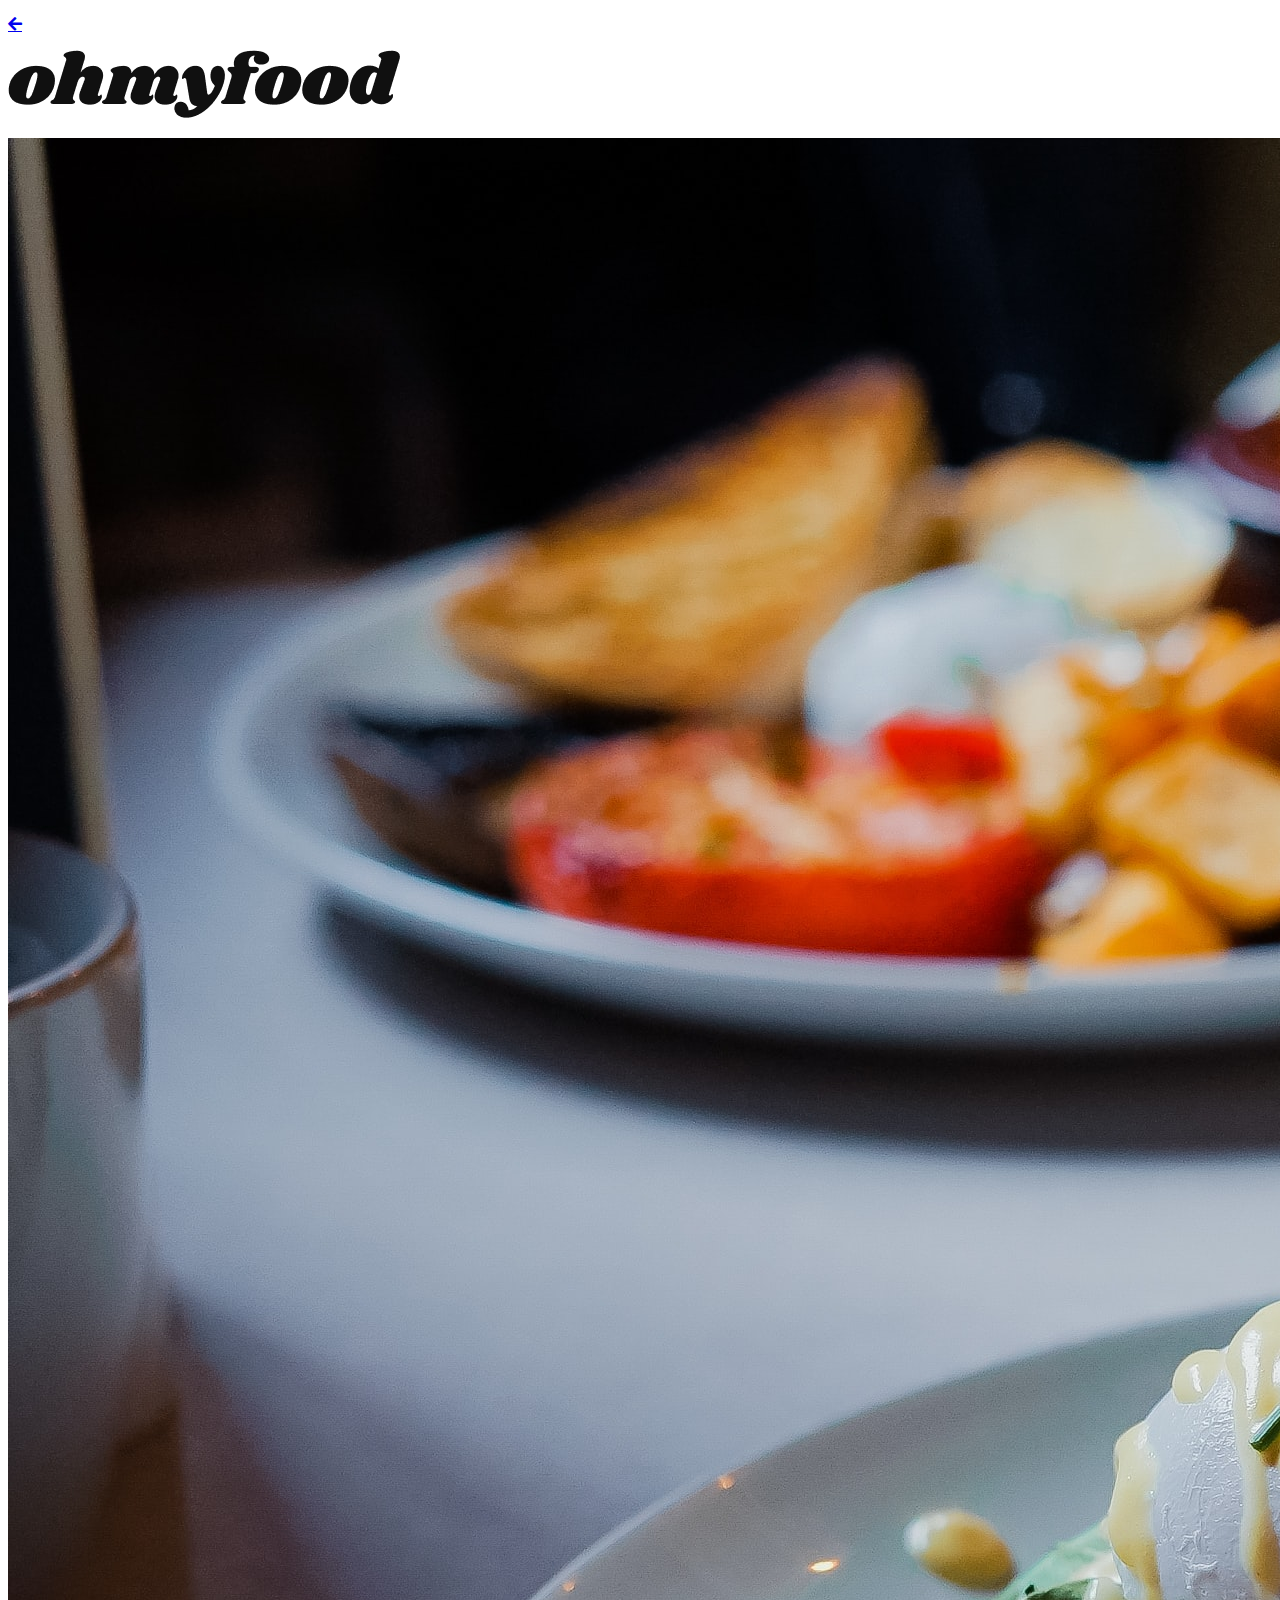
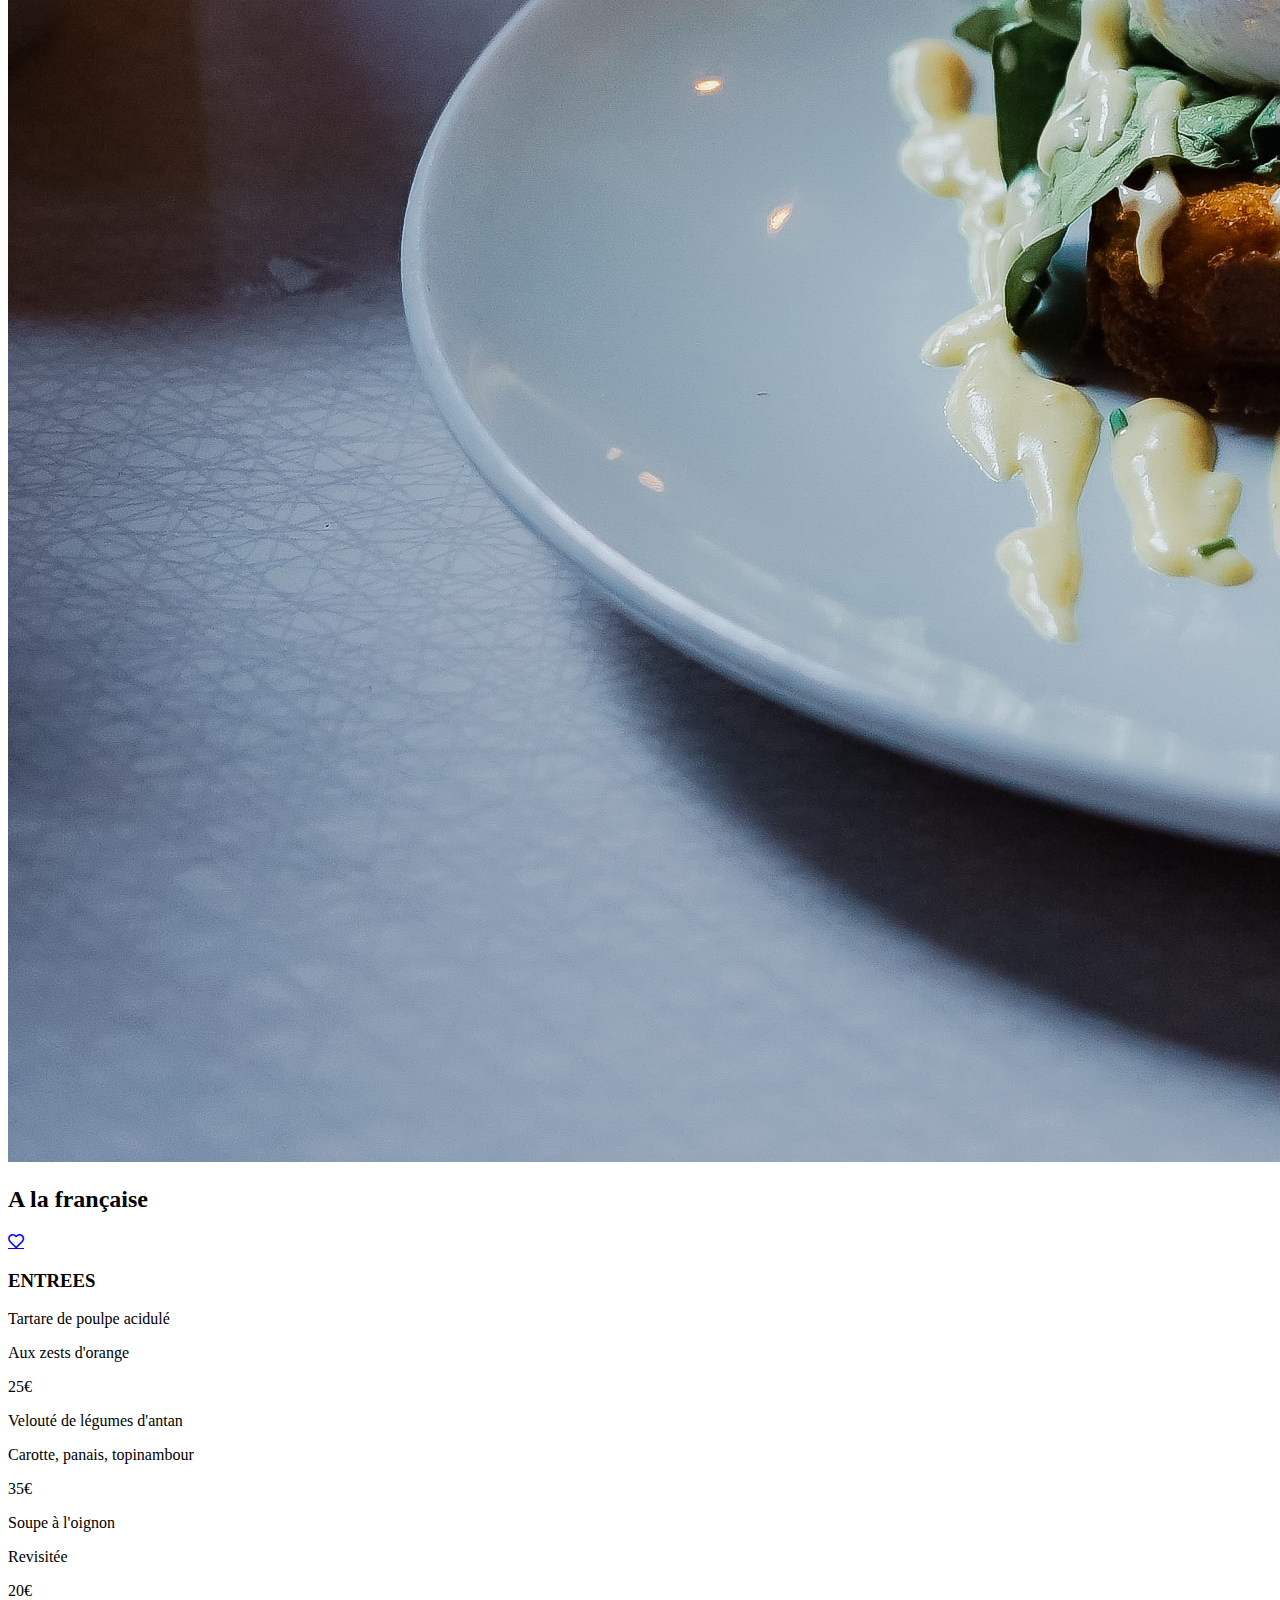
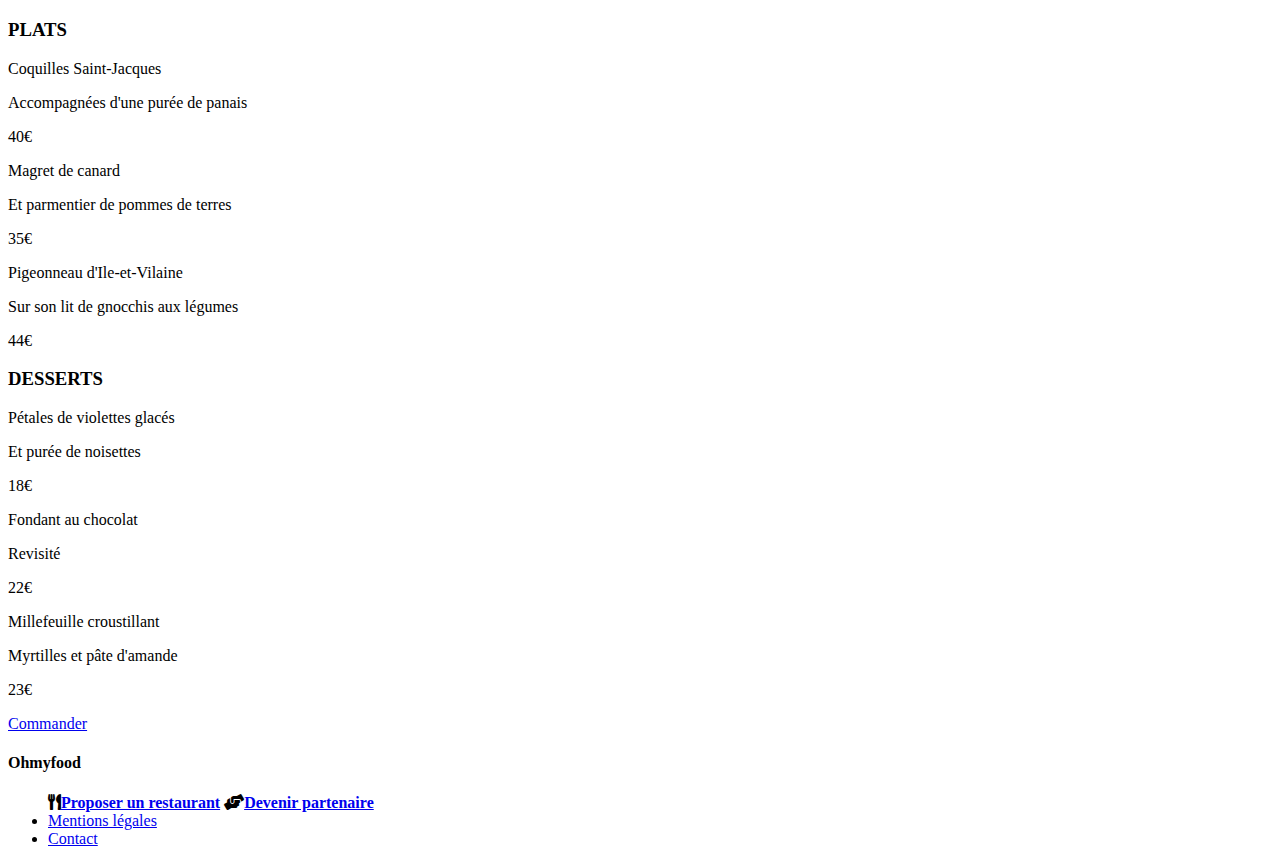
==== Menu-Alafrançaise.html @ 6707b830 "Page Menu en HTML OK + Modif class logo en header_logo" ====
<!DOCTYPE html>
<html lang="fr">
<head>
    <meta charset="UTF-8">
    <meta name="viewport" content="width=device-width, initial-scale=1.0">
    <link rel="preconnect" href="https://fonts.gstatic.com">
    <link href="https://fonts.googleapis.com/css2?family=Roboto:wght@100;400&display=swap" rel="stylesheet">
    <link rel="preconnect" href="https://fonts.gstatic.com">
    <link href="https://fonts.googleapis.com/css2?family=Shrikhand&display=swap" rel="stylesheet">
    <link rel="stylesheet" href="https://cdnjs.cloudflare.com/ajax/libs/font-awesome/5.13.1/css/all.min.css"/>
    <title>A la française</title>
</head>
<body>
    <header class="header">
        <p><!--PS: Insérer le lien vers la page "Accueil"-->
            <a href="#" class="fas fa-arrow-left"></a>
        </p>
        <div class="header_logo">
            <img src="public/images/ohmyfood.png" alt="logo de Ohmyfood"/>
        </div>
    </header> 
    <section>
        <p><img src="public/images/toa-heftiba-DQKerTsQwi0-unsplash.jpg" alt="photo plat restaurant à la française"></p> 
        <section><!--PS: effets demandés voir sur doc debrief projet 3-->
            <h2>A la française</h2>
            <p><a href="#" class="far fa-heart"></a></p>
        </section> 
        <section>
            <article>
                <h3>ENTREES</h3>
                <article>
                    <p>Tartare de poulpe acidulé</p>
                    <p>Aux zests d'orange</p>
                    <p>25€</p>
                </article>
                <article>
                    <p>Velouté de légumes d'antan</p>
                    <p>Carotte, panais, topinambour</p>
                    <p>35€</p>
                </article>
                <article>
                    <p>Soupe à l'oignon</p>
                    <p>Revisitée</p>
                    <p>20€</p>
                </article>
            </article>
            <article>
                <h3>PLATS</h3>
                <article>
                    <p>Coquilles Saint-Jacques</p>
                    <p>Accompagnées d'une purée de panais</p>
                    <p>40€</p>
                </article>
                <article>
                    <p>Magret de canard</p>
                    <p>Et parmentier de pommes de terres</p>
                    <p>35€</p>
                </article>
                <article>
                    <p>Pigeonneau d'Ile-et-Vilaine</p>
                    <p>Sur son lit de gnocchis aux légumes</p>
                    <p>44€</p>
                </article>
            </article>
            <article>
                <h3>DESSERTS</h3>
                <article>
                    <p>Pétales de violettes glacés</p>
                    <p>Et purée de noisettes</p>
                    <p>18€</p>
                </article>
                <article>
                    <p>Fondant au chocolat</p>
                    <p>Revisité</p>
                    <p>22€</p>
                </article>
                <article>
                    <p>Millefeuille croustillant</p>
                    <p>Myrtilles et pâte d'amande</p>
                    <p>23€</p>
                </article>
            </article>
            <p><a href="#">Commander</a></p>
        </section> 
    </section>
    <footer>
        <section>
            <h4>Ohmyfood</h4>
            <ul>
                <li class="fas fa-utensils"><a href="#">Proposer un restaurant</a></li>
                <li class="fas fa-hands-helping"><a href="#">Devenir partenaire</a></li>
                <li><a href="#">Mentions légales</a></li>
                <li><a href="mailto:adresse@mail.com">Contact</a></li>
            </ul>
        </section>
    </footer>
</body>
</html>
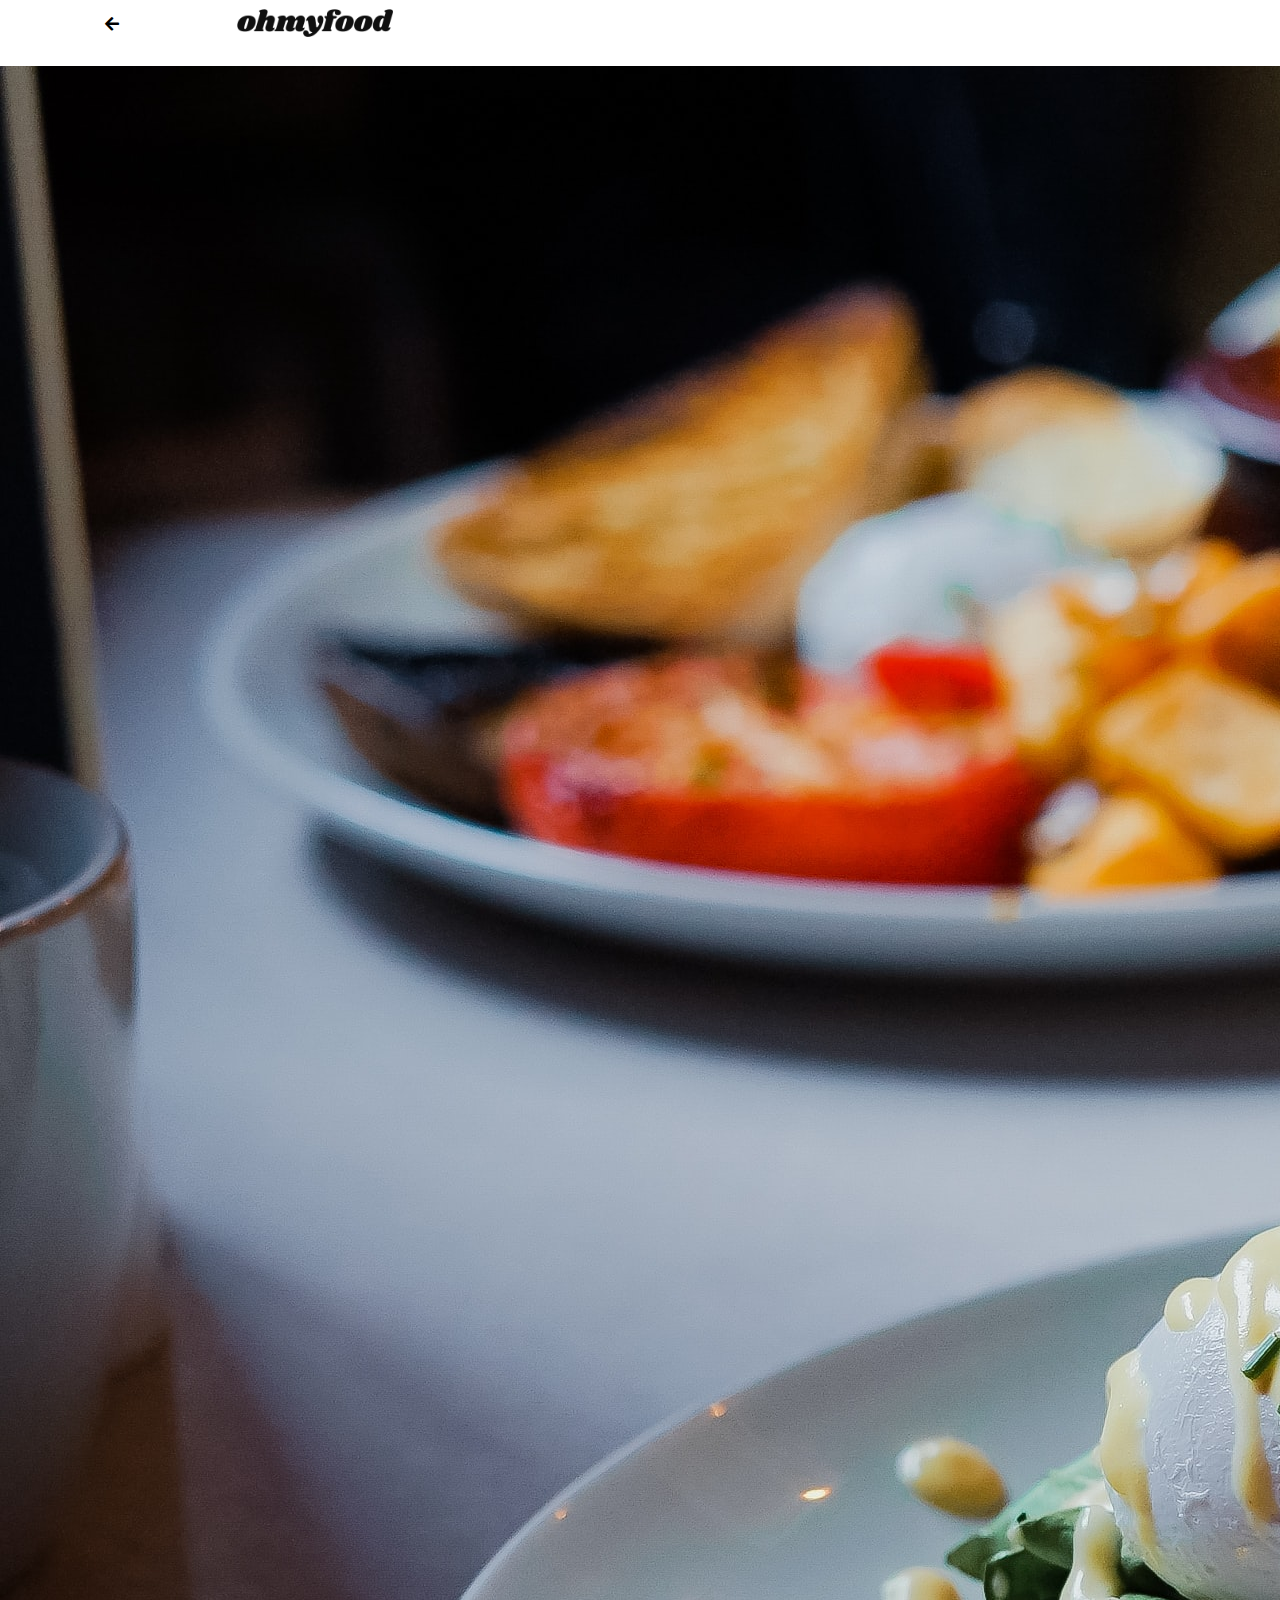
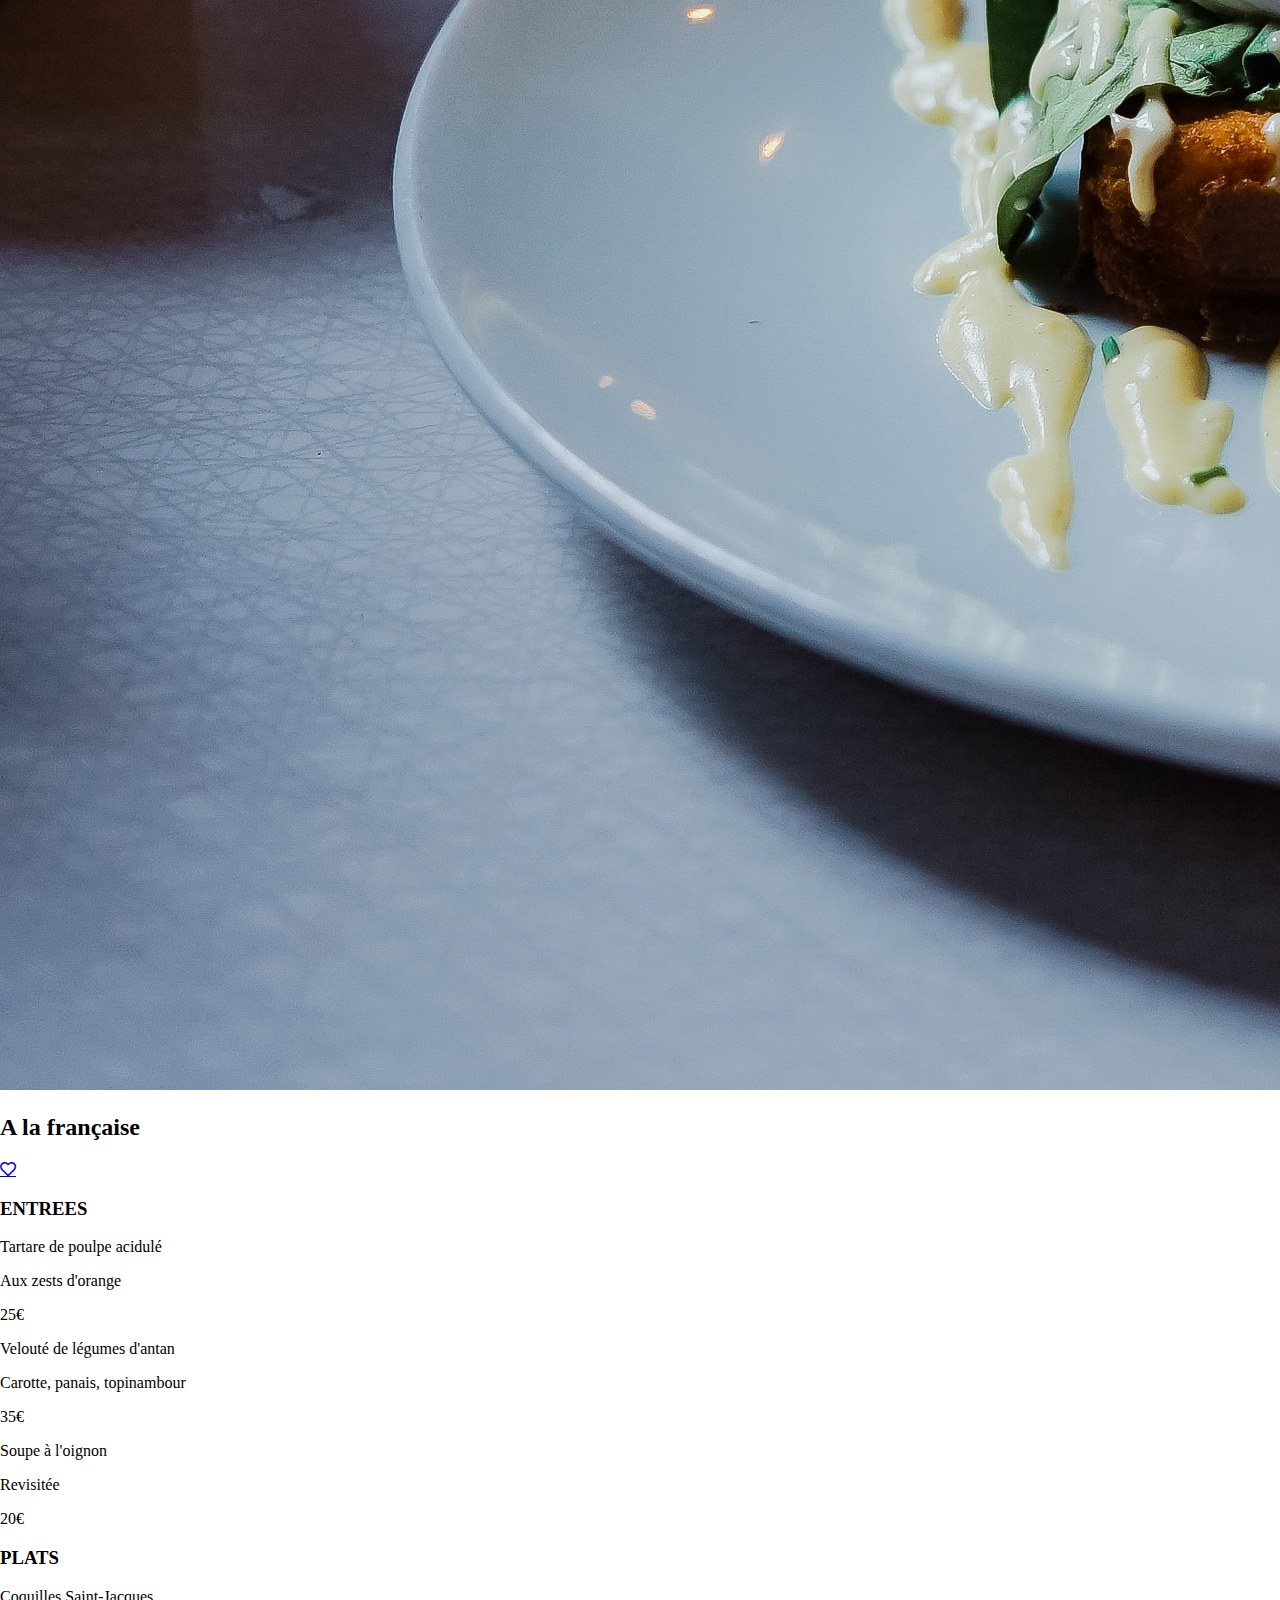
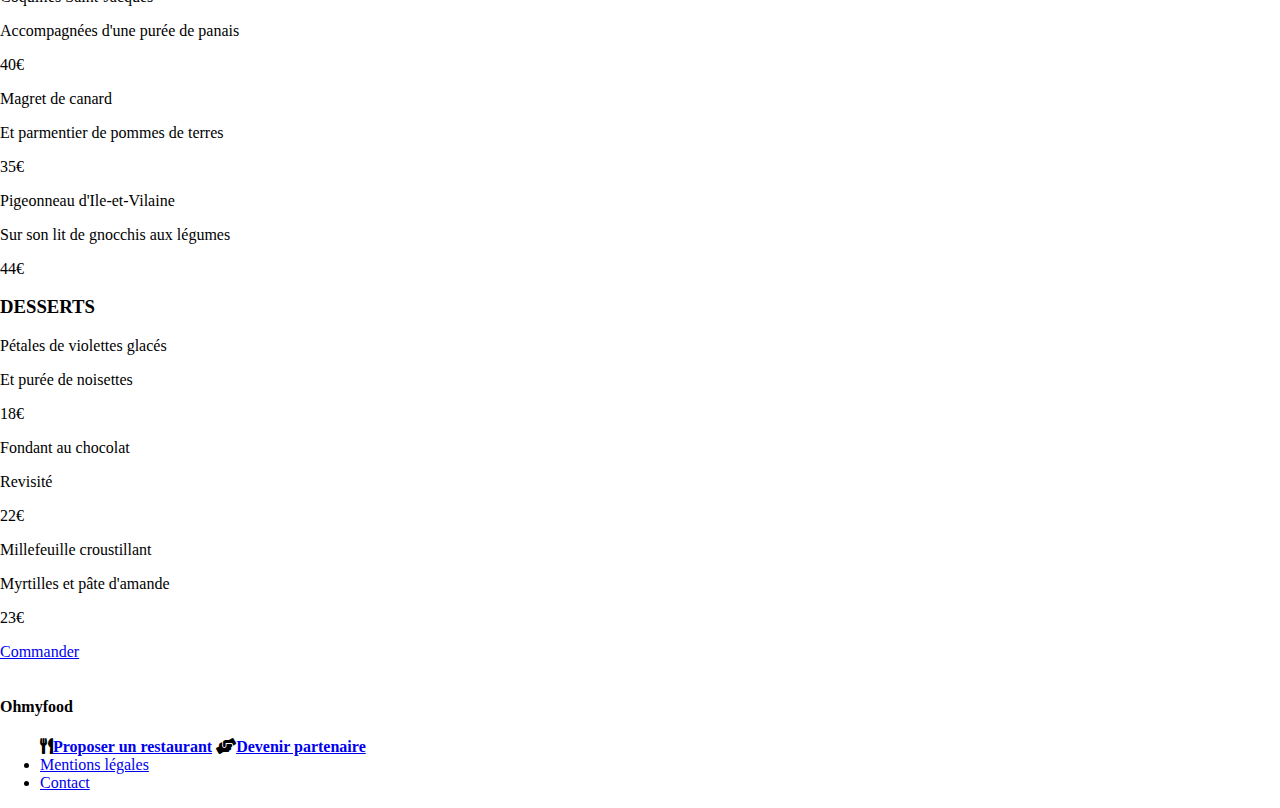
==== commit 5cb7b7db: "Modification nom sélecteur header - Header fini  pour les 5 pages" ====
--- a/Menu-Alafrançaise.html
+++ b/Menu-Alafrançaise.html
@@ -3,6 +3,7 @@
 <head>
     <meta charset="UTF-8">
     <meta name="viewport" content="width=device-width, initial-scale=1.0">
+    <link rel="stylesheet" href="public/css/style.css">
     <link rel="preconnect" href="https://fonts.gstatic.com">
     <link href="https://fonts.googleapis.com/css2?family=Roboto:wght@100;400&display=swap" rel="stylesheet">
     <link rel="preconnect" href="https://fonts.gstatic.com">
@@ -11,11 +12,11 @@
     <title>A la française</title>
 </head>
 <body>
-    <header class="header">
+    <header class="header1 header2">
         <p><!--PS: Insérer le lien vers la page "Accueil"-->
             <a href="#" class="fas fa-arrow-left"></a>
         </p>
-        <div class="header_logo">
+        <div class="logo">
             <img src="public/images/ohmyfood.png" alt="logo de Ohmyfood"/>
         </div>
     </header> 
--- a/public/css/style.css
+++ b/public/css/style.css
@@ -0,0 +1,38 @@
+body {
+  margin: 0;
+  max-width: 600px;
+  display: -webkit-box;
+  display: -ms-flexbox;
+  display: flex;
+  -webkit-box-orient: vertical;
+  -webkit-box-direction: normal;
+      -ms-flex-direction: column;
+          flex-direction: column;
+}
+
+.header1 .logo {
+  text-align: center;
+}
+
+.header1 img {
+  width: 40%;
+}
+
+.header2 {
+  display: -webkit-box;
+  display: -ms-flexbox;
+  display: flex;
+  -webkit-box-pack: center;
+      -ms-flex-pack: center;
+          justify-content: center;
+  -webkit-box-align: center;
+      -ms-flex-align: center;
+          align-items: center;
+  margin-left: 1em;
+}
+
+.header2 a {
+  text-decoration: none;
+  color: black;
+}
+/*# sourceMappingURL=style.css.map */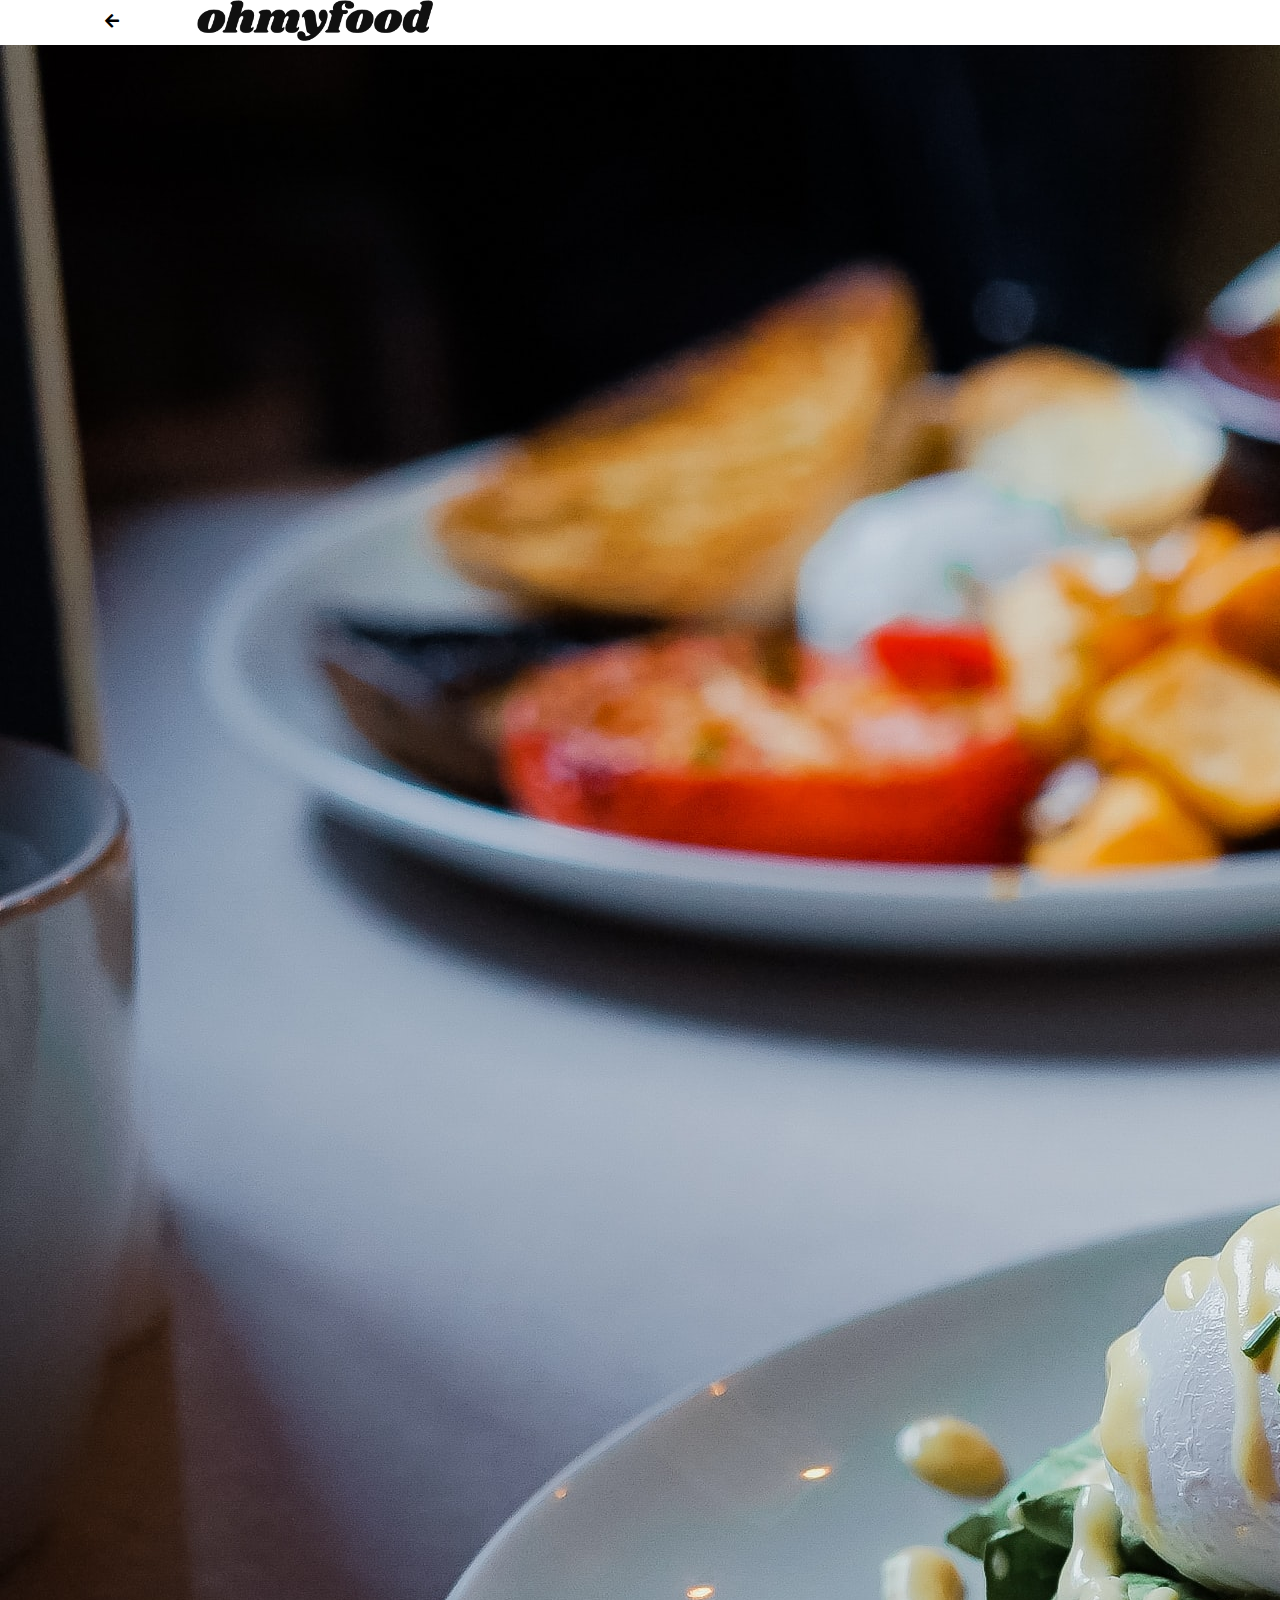
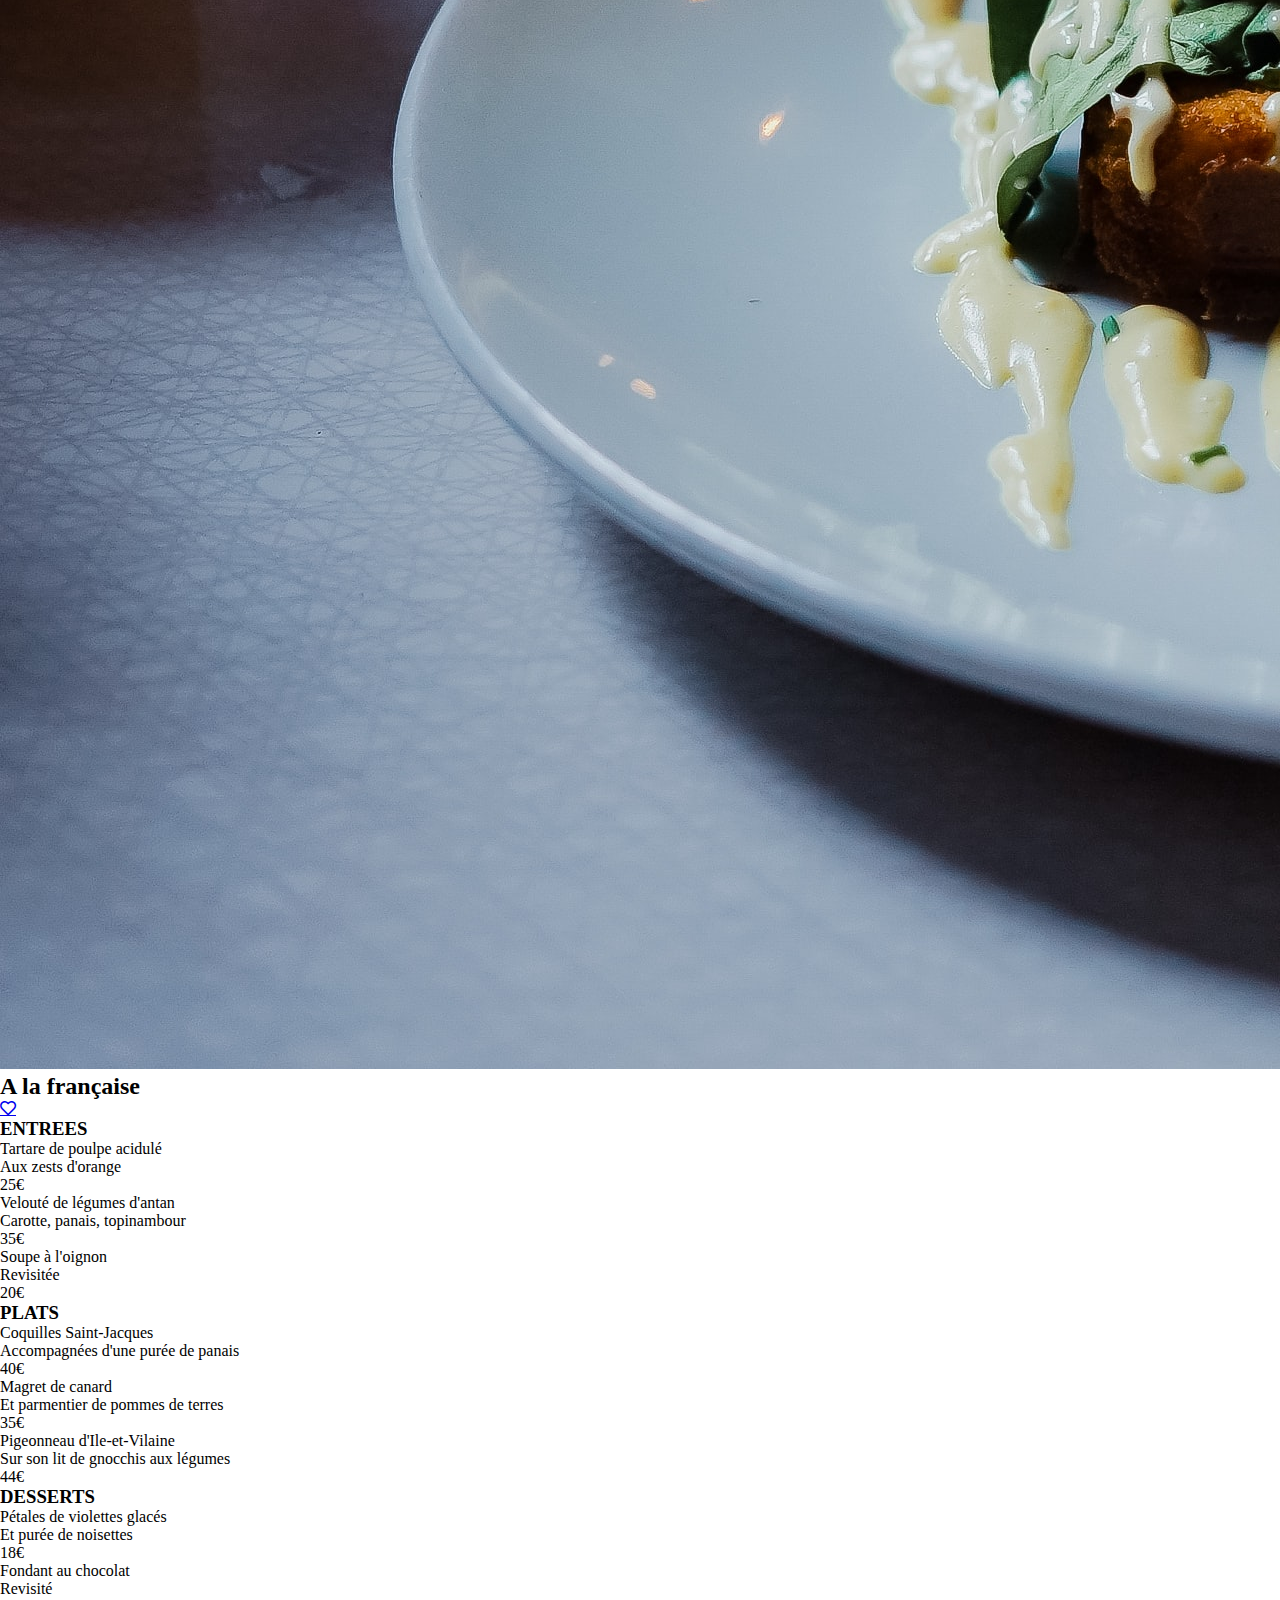
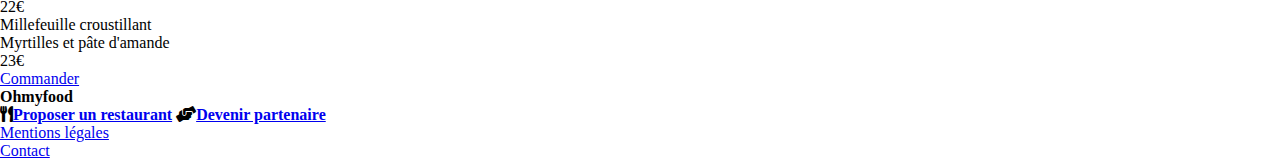
==== commit 3e898f1a: "Page Accueil: Redimension des images des restaurants sur le css" ====
--- a/Menu-Alafrançaise.html
+++ b/Menu-Alafrançaise.html
@@ -81,7 +81,7 @@
                     <p>23€</p>
                 </article>
             </article>
-            <p><a href="#">Commander</a></p>
+            <p class="btn"><a href="#">Commander</a></p><!--btn idem page Accueil-->
         </section> 
     </section>
     <footer>
--- a/public/css/style.css
+++ b/public/css/style.css
@@ -1,21 +1,18 @@
 body {
+  max-width: 600px;
+}
+
+* {
   margin: 0;
-  max-width: 600px;
-  display: -webkit-box;
-  display: -ms-flexbox;
-  display: flex;
-  -webkit-box-orient: vertical;
-  -webkit-box-direction: normal;
-      -ms-flex-direction: column;
-          flex-direction: column;
+  padding: 0;
 }
 
 .header1 .logo {
   text-align: center;
 }
 
-.header1 img {
-  width: 40%;
+.header1 .logo img {
+  width: 60%;
 }
 
 .header2 {
@@ -35,4 +32,165 @@
   text-decoration: none;
   color: black;
 }
+
+.accueil {
+  display: -webkit-box;
+  display: -ms-flexbox;
+  display: flex;
+  -webkit-box-orient: vertical;
+  -webkit-box-direction: normal;
+      -ms-flex-direction: column;
+          flex-direction: column;
+}
+
+.accueil_search {
+  display: -webkit-box;
+  display: -ms-flexbox;
+  display: flex;
+  -webkit-box-pack: center;
+      -ms-flex-pack: center;
+          justify-content: center;
+  margin: 0;
+  border: solid #dcdcdc 1px;
+  background-color: #c0c0c0;
+  padding: 0.5em;
+}
+
+.accueil_search i {
+  text-align: center;
+}
+
+.accueil_search input {
+  background-color: #c0c0c0;
+  text-align: center;
+}
+
+.accueil_intro {
+  display: -webkit-box;
+  display: -ms-flexbox;
+  display: flex;
+  -webkit-box-orient: vertical;
+  -webkit-box-direction: normal;
+      -ms-flex-direction: column;
+          flex-direction: column;
+  -webkit-box-pack: center;
+      -ms-flex-pack: center;
+          justify-content: center;
+  -webkit-box-align: center;
+      -ms-flex-align: center;
+          align-items: center;
+  padding: 2em 0;
+  background-color: #f2f2f2;
+}
+
+.accueil_intro h1 {
+  font-size: 1.5em;
+  text-align: center;
+  margin: 0 1.5em;
+}
+
+.accueil_intro p {
+  text-align: center;
+  margin: 0.5em 0 0 0;
+  font-size: 1.1em;
+}
+
+.accueil_intro .btn {
+  margin: 2em 0 0 0;
+  border: solid black 1px;
+  border-radius: 40px;
+  padding: 0.8em;
+  /*PS: Exemple pour tous les boutons: variable pour background-color + animation au survol.  */
+}
+
+.accueil_intro .btn a {
+  text-decoration: none;
+  color: white;
+}
+
+.filtres {
+  display: -webkit-box;
+  display: -ms-flexbox;
+  display: flex;
+  -webkit-box-orient: vertical;
+  -webkit-box-direction: normal;
+      -ms-flex-direction: column;
+          flex-direction: column;
+  margin: 1em;
+  /* idem pour tous les h2: margin/size/font-family*/
+}
+
+.filtres h2 {
+  margin: 0 0 0.5em 0;
+}
+
+.filtres ul {
+  display: -webkit-box;
+  display: -ms-flexbox;
+  display: flex;
+  -webkit-box-orient: vertical;
+  -webkit-box-direction: normal;
+      -ms-flex-direction: column;
+          flex-direction: column;
+  -webkit-box-pack: center;
+      -ms-flex-pack: center;
+          justify-content: center;
+}
+
+.filtres ul > li {
+  border: black solid 1px;
+  list-style: none;
+  text-align: center;
+  padding: 1em;
+  margin-top: 0.5em;
+  border-radius: 1em;
+}
+
+.filtres ul > li input {
+  margin-left: 1.5em;
+}
+
+input {
+  border: none;
+  outline: none;
+}
+
+.restaurants {
+  padding: 1em 1em;
+  background-color: #f2f2f2;
+  display: -webkit-box;
+  display: -ms-flexbox;
+  display: flex;
+  -webkit-box-orient: vertical;
+  -webkit-box-direction: normal;
+      -ms-flex-direction: column;
+          flex-direction: column;
+}
+
+.restaurants article {
+  border-radius: 1em;
+  display: -webkit-box;
+  display: -ms-flexbox;
+  display: flex;
+  -webkit-box-orient: vertical;
+  -webkit-box-direction: normal;
+      -ms-flex-direction: column;
+          flex-direction: column;
+  margin-top: 0.5em;
+  height: 230px;
+  width: 100%;
+}
+
+.restaurants article figure {
+  background-color: white;
+  border-radius: 1em;
+}
+
+.restaurants article figure img {
+  width: 100%;
+  height: 140px;
+  -o-object-fit: cover;
+     object-fit: cover;
+  border-radius: 1em 1em 0 0;
+}
 /*# sourceMappingURL=style.css.map */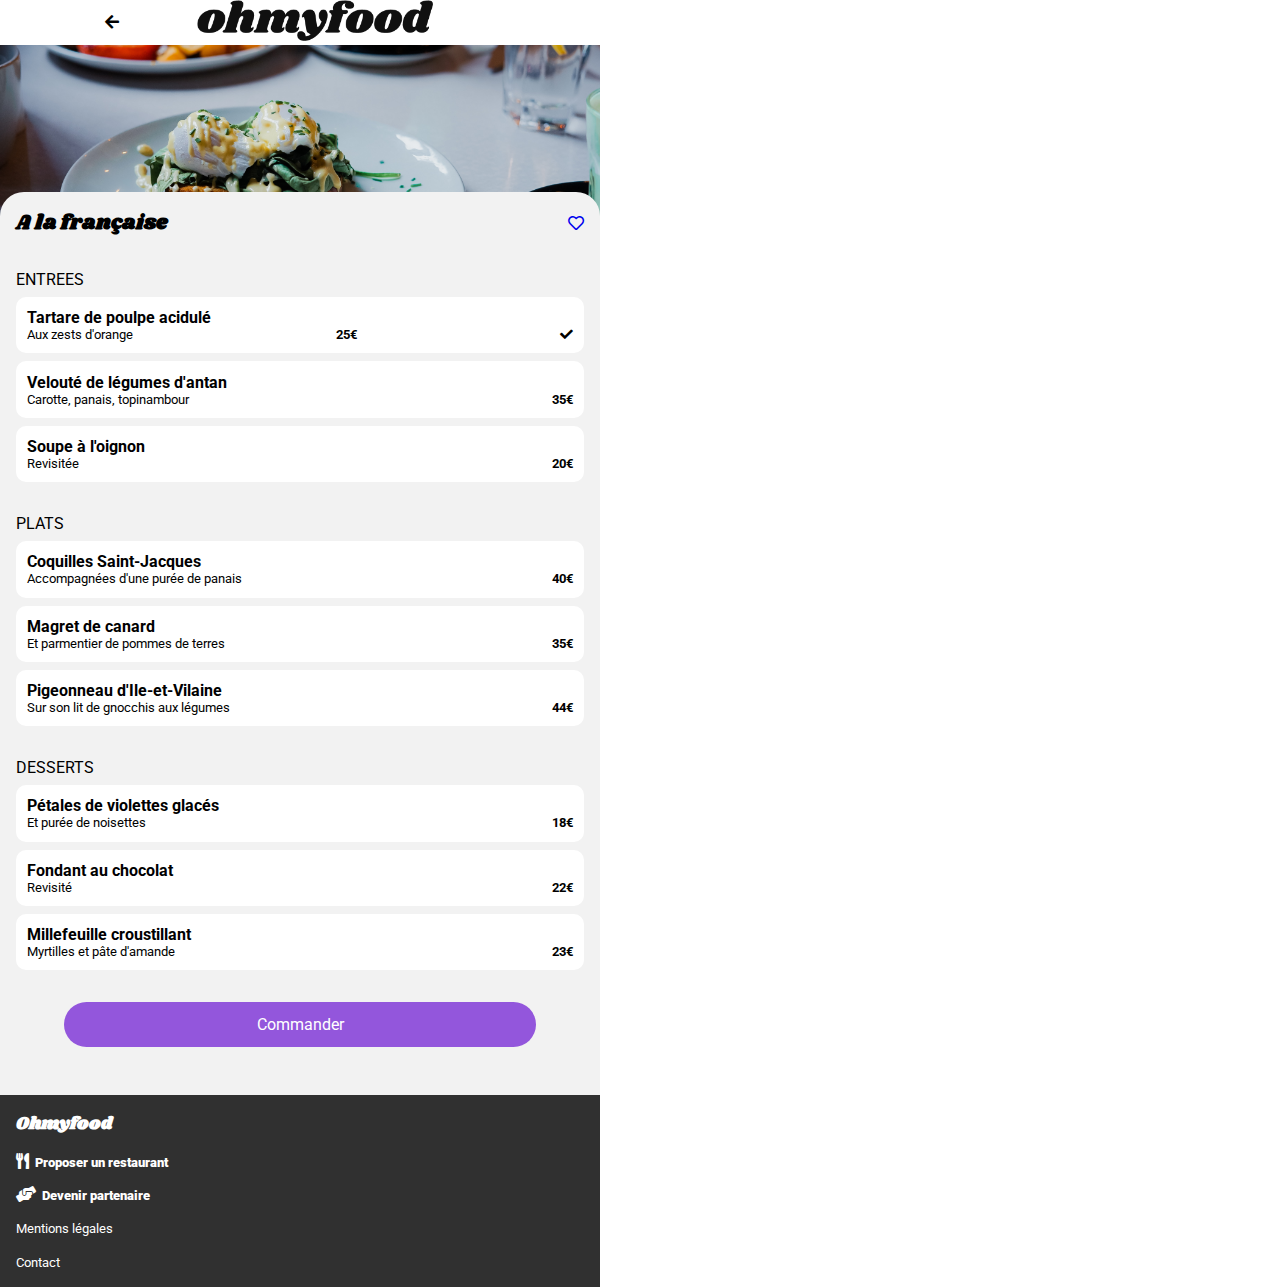
==== commit 02453053: "effet bouton survol et animation groupee ok" ====
--- a/Menu-Alafrançaise.html
+++ b/Menu-Alafrançaise.html
@@ -16,82 +16,111 @@
         <p><!--PS: Insérer le lien vers la page "Accueil"-->
             <a href="#" class="fas fa-arrow-left"></a>
         </p>
-        <div class="logo">
+        <p class="logo">
             <img src="public/images/ohmyfood.png" alt="logo de Ohmyfood"/>
-        </div>
+        </p>
     </header> 
-    <section>
-        <p><img src="public/images/toa-heftiba-DQKerTsQwi0-unsplash.jpg" alt="photo plat restaurant à la française"></p> 
-        <section><!--PS: effets demandés voir sur doc debrief projet 3-->
-            <h2>A la française</h2>
-            <p><a href="#" class="far fa-heart"></a></p>
-        </section> 
-        <section>
-            <article>
-                <h3>ENTREES</h3>
-                <article>
-                    <p>Tartare de poulpe acidulé</p>
-                    <p>Aux zests d'orange</p>
-                    <p>25€</p>
-                </article>
-                <article>
-                    <p>Velouté de légumes d'antan</p>
-                    <p>Carotte, panais, topinambour</p>
-                    <p>35€</p>
-                </article>
-                <article>
-                    <p>Soupe à l'oignon</p>
-                    <p>Revisitée</p>
-                    <p>20€</p>
-                </article>
+    <section class="restaurant">
+        <article>
+            <p><img src="public/images/toa-heftiba-DQKerTsQwi0-unsplash.jpg" alt="photo plat restaurant à la française"></p> 
+        </article>
+        <section class="restaurant_menu"><!--PS: effets demandés voir sur doc debrief projet 3-->
+            <article class="title">
+                <h1>A la française</h1>
+                <p><a href="#" class="far fa-heart"></a></p>
             </article>
-            <article>
-                <h3>PLATS</h3>
-                <article>
-                    <p>Coquilles Saint-Jacques</p>
-                    <p>Accompagnées d'une purée de panais</p>
-                    <p>40€</p>
-                </article>
-                <article>
-                    <p>Magret de canard</p>
-                    <p>Et parmentier de pommes de terres</p>
-                    <p>35€</p>
-                </article>
-                <article>
-                    <p>Pigeonneau d'Ile-et-Vilaine</p>
-                    <p>Sur son lit de gnocchis aux légumes</p>
-                    <p>44€</p>
-                </article>
-            </article>
-            <article>
-                <h3>DESSERTS</h3>
-                <article>
-                    <p>Pétales de violettes glacés</p>
-                    <p>Et purée de noisettes</p>
-                    <p>18€</p>
-                </article>
-                <article>
-                    <p>Fondant au chocolat</p>
-                    <p>Revisité</p>
-                    <p>22€</p>
-                </article>
-                <article>
-                    <p>Millefeuille croustillant</p>
-                    <p>Myrtilles et pâte d'amande</p>
-                    <p>23€</p>
-                </article>
-            </article>
+            <section class="menu">
+                <section class="animation animation1">
+                    <section>
+                        <p>ENTREES</p>
+                        <article>
+                            <p>Tartare de poulpe acidulé</p>
+                            <div>
+                                <p>Aux zests d'orange</p>
+                                <p>25€</p>
+                                <p class="icone"><i class="fas fa-check"></i></p>
+                            </div> 
+                        </article>     
+                    </section>
+                    <article>
+                        <p>Velouté de légumes d'antan</p>
+                        <div>
+                            <p>Carotte, panais, topinambour</p>
+                            <p>35€</p>
+                        </div>
+                    </article>
+                    <article>
+                        <p>Soupe à l'oignon</p>
+                        <div>
+                            <p>Revisitée</p>
+                            <p>20€</p>
+                        </div>
+                    </article>
+                </section>
+                <section class="animation animation2">
+                    <section>
+                        <p>PLATS</p>
+                        <article>
+                            <p>Coquilles Saint-Jacques</p>
+                            <div>
+                                <p>Accompagnées d'une purée de panais</p>
+                                <p>40€</p>
+                            </div>    
+                        </article>
+                    </section>
+                    <article>
+                        <p>Magret de canard</p>
+                        <div>
+                            <p>Et parmentier de pommes de terres</p>
+                            <p>35€</p>
+                        </div>    
+                    </article>
+                    <article>
+                        <p>Pigeonneau d'Ile-et-Vilaine</p>
+                        <div>
+                            <p>Sur son lit de gnocchis aux légumes</p>
+                            <p>44€</p>
+                        </div>    
+                    </article>
+                </section>
+                <section class="animation animation3">
+                    <section>
+                        <p>DESSERTS</p>
+                        <article>
+                            <p>Pétales de violettes glacés</p>
+                            <div>
+                                <p>Et purée de noisettes</p>
+                                <p>18€</p>
+                            </div>   
+                        </article>
+                    </section>
+                    <article>
+                        <p>Fondant au chocolat</p>
+                        <div>
+                            <p>Revisité</p>
+                            <p>22€</p>
+                        </div>
+                    </article>
+                    <article>
+                        <p>Millefeuille croustillant</p>
+                        <div>
+                            <p>Myrtilles et pâte d'amande</p>
+                            <p>23€</p>
+                        </div>  
+                    </article>
+                </section>    
+            </section>
             <p class="btn"><a href="#">Commander</a></p><!--btn idem page Accueil-->
         </section> 
     </section>
     <footer>
         <section>
-            <h4>Ohmyfood</h4>
+            <h4 class="color">Ohmyfood</h4>
             <ul>
-                <li class="fas fa-utensils"><a href="#">Proposer un restaurant</a></li>
-                <li class="fas fa-hands-helping"><a href="#">Devenir partenaire</a></li>
-                <li><a href="#">Mentions légales</a></li>
-                <li><a href="mailto:adresse@mail.com">Contact</a></li>
+                <li class="fas fa-utensils color"><a class= "color space" href="#">Proposer un restaurant</a></li>
+                <li class="fas fa-hands-helping color"><a class="color space" href="#">Devenir partenaire</a></li>
+                <li><a class="color" href="#">Mentions légales</a></li>
+                <li><a class="color" href="mailto:adresse@mail.com">Contact</a></li>
             </ul>
         </section>
     </footer>
--- a/public/css/style.css
+++ b/public/css/style.css
@@ -7,7 +7,15 @@
   padding: 0;
 }
 
-.header1 .logo {
+h1, h4 {
+  font-family: shrikhand;
+}
+
+p, span, a {
+  font-family: roboto;
+}
+
+.header1 {
   text-align: center;
 }
 
@@ -29,7 +37,6 @@
 }
 
 .header2 a {
-  text-decoration: none;
   color: black;
 }
 
@@ -50,19 +57,15 @@
   -webkit-box-pack: center;
       -ms-flex-pack: center;
           justify-content: center;
-  margin: 0;
   border: solid #dcdcdc 1px;
   background-color: #c0c0c0;
   padding: 0.5em;
 }
 
-.accueil_search i {
-  text-align: center;
-}
-
 .accueil_search input {
   background-color: #c0c0c0;
   text-align: center;
+  font-size: 1em;
 }
 
 .accueil_intro {
@@ -73,90 +76,99 @@
   -webkit-box-direction: normal;
       -ms-flex-direction: column;
           flex-direction: column;
+  -webkit-box-pack: center;
+      -ms-flex-pack: center;
+          justify-content: center;
+  text-align: center;
+  padding: 2em 0;
+  background-color: #f2f2f2;
+}
+
+.accueil_intro .bold {
+  font-size: 1.7em;
+  margin-bottom: 0.5em;
+}
+
+.bold {
+  font-weight: bold;
+  font-size: 1.3em;
+}
+
+a {
+  text-decoration: none;
+}
+
+.filtres {
+  display: -webkit-box;
+  display: -ms-flexbox;
+  display: flex;
+  -webkit-box-orient: vertical;
+  -webkit-box-direction: normal;
+      -ms-flex-direction: column;
+          flex-direction: column;
+  margin: 1em;
+}
+
+.filtres ul {
+  display: -webkit-box;
+  display: -ms-flexbox;
+  display: flex;
+  -webkit-box-orient: vertical;
+  -webkit-box-direction: normal;
+      -ms-flex-direction: column;
+          flex-direction: column;
+}
+
+.filtres ul > li {
+  margin: 0.5em 0 0 0.5em;
+  display: -webkit-box;
+  display: -ms-flexbox;
+  display: flex;
   -webkit-box-pack: center;
       -ms-flex-pack: center;
           justify-content: center;
   -webkit-box-align: center;
       -ms-flex-align: center;
           align-items: center;
-  padding: 2em 0;
   background-color: #f2f2f2;
-}
-
-.accueil_intro h1 {
-  font-size: 1.5em;
-  text-align: center;
-  margin: 0 1.5em;
-}
-
-.accueil_intro p {
-  text-align: center;
-  margin: 0.5em 0 0 0;
-  font-size: 1.1em;
-}
-
-.accueil_intro .btn {
-  margin: 2em 0 0 0;
-  border: solid black 1px;
-  border-radius: 40px;
-  padding: 0.8em;
-  /*PS: Exemple pour tous les boutons: variable pour background-color + animation au survol.  */
-}
-
-.accueil_intro .btn a {
-  text-decoration: none;
+  list-style: none;
+  border-radius: 1em;
+  padding: 1em;
+}
+
+.filtres ul > li input {
+  background-color: #f2f2f2;
+}
+
+.filtres ul > li span {
+  position: absolute;
+  z-index: 1;
+  left: 1.5em;
+  border: solid #9356dc 1px;
+  border-radius: 50%;
+  font-size: 0.7em;
+  padding: 0.4em;
   color: white;
-}
-
-.filtres {
-  display: -webkit-box;
-  display: -ms-flexbox;
-  display: flex;
-  -webkit-box-orient: vertical;
-  -webkit-box-direction: normal;
-      -ms-flex-direction: column;
-          flex-direction: column;
-  margin: 1em;
-  /* idem pour tous les h2: margin/size/font-family*/
-}
-
-.filtres h2 {
-  margin: 0 0 0.5em 0;
-}
-
-.filtres ul {
-  display: -webkit-box;
-  display: -ms-flexbox;
-  display: flex;
-  -webkit-box-orient: vertical;
-  -webkit-box-direction: normal;
-      -ms-flex-direction: column;
-          flex-direction: column;
-  -webkit-box-pack: center;
-      -ms-flex-pack: center;
-          justify-content: center;
-}
-
-.filtres ul > li {
-  border: black solid 1px;
-  list-style: none;
-  text-align: center;
-  padding: 1em;
-  margin-top: 0.5em;
-  border-radius: 1em;
-}
-
-.filtres ul > li input {
-  margin-left: 1.5em;
-}
-
-input {
+  background-color: #9356dc;
+}
+
+.filtres ul > li i {
+  margin-right: 1em;
+}
+
+.filtres ul > li i:hover {
+  color: #9356DC;
+}
+
+input[type=text] {
+  font-size: 1em;
   border: none;
   outline: none;
+  font-family: roboto;
 }
 
 .restaurants {
-  padding: 1em 1em;
+  padding: 2em 1em;
   background-color: #f2f2f2;
   display: -webkit-box;
   display: -ms-flexbox;
@@ -167,7 +179,8 @@
           flex-direction: column;
 }
 
-.restaurants article {
+.restaurants .carte {
+  border: solid #f2f2f2 1px;
   border-radius: 1em;
   display: -webkit-box;
   display: -ms-flexbox;
@@ -177,20 +190,279 @@
       -ms-flex-direction: column;
           flex-direction: column;
   margin-top: 0.5em;
-  height: 230px;
   width: 100%;
 }
 
-.restaurants article figure {
+.restaurants .carte figure {
   background-color: white;
   border-radius: 1em;
-}
-
-.restaurants article figure img {
+  display: -webkit-box;
+  display: -ms-flexbox;
+  display: flex;
+  -webkit-box-orient: vertical;
+  -webkit-box-direction: normal;
+      -ms-flex-direction: column;
+          flex-direction: column;
+}
+
+.restaurants .carte figure .new {
+  position: absolute;
+  -ms-flex-item-align: end;
+      align-self: flex-end;
+  margin: 1em 1em 0 0;
+  background-color: #99E2D0;
+  padding: 0.4em;
+  color: #278870;
+}
+
+.restaurants .carte figure img {
   width: 100%;
   height: 140px;
   -o-object-fit: cover;
      object-fit: cover;
   border-radius: 1em 1em 0 0;
 }
+
+.restaurants .carte figure figcaption {
+  display: -webkit-box;
+  display: -ms-flexbox;
+  display: flex;
+  -webkit-box-pack: justify;
+      -ms-flex-pack: justify;
+          justify-content: space-between;
+  -webkit-box-align: center;
+      -ms-flex-align: center;
+          align-items: center;
+  margin: 1em 1em 0 1em;
+  padding-bottom: 1em;
+}
+
+.restaurants .carte figure figcaption section {
+  display: -webkit-box;
+  display: -ms-flexbox;
+  display: flex;
+  -webkit-box-orient: vertical;
+  -webkit-box-direction: normal;
+      -ms-flex-direction: column;
+          flex-direction: column;
+  -webkit-box-pack: center;
+      -ms-flex-pack: center;
+          justify-content: center;
+}
+
+.restaurants .carte figure figcaption section p:nth-child(1) {
+  font-size: 1em;
+  font-weight: bold;
+}
+
+.restaurants .carte figure figcaption section p:nth-child(2) {
+  font-size: 0.8em;
+}
+
+.restaurants .carte figure figcaption .heart i {
+  font-size: 1.4em;
+  color: black;
+}
+
+footer {
+  padding: 1em 0 1em 1em;
+  background-color: #303030;
+}
+
+footer section {
+  display: -webkit-box;
+  display: -ms-flexbox;
+  display: flex;
+  -webkit-box-orient: vertical;
+  -webkit-box-direction: normal;
+      -ms-flex-direction: column;
+          flex-direction: column;
+}
+
+footer section h4 {
+  font-size: 1.1em;
+}
+
+footer section .color {
+  color: white;
+}
+
+footer section ul {
+  display: -webkit-box;
+  display: -ms-flexbox;
+  display: flex;
+  -webkit-box-orient: vertical;
+  -webkit-box-direction: normal;
+      -ms-flex-direction: column;
+          flex-direction: column;
+  list-style: none;
+}
+
+footer section ul li {
+  margin-top: 1em;
+}
+
+footer section ul li .space {
+  margin-left: 0.5em;
+}
+
+footer section ul li a {
+  font-size: 0.8em;
+}
+
+.restaurant {
+  display: -webkit-box;
+  display: -ms-flexbox;
+  display: flex;
+  -webkit-box-orient: vertical;
+  -webkit-box-direction: normal;
+      -ms-flex-direction: column;
+          flex-direction: column;
+}
+
+.restaurant img {
+  height: 180px;
+  width: 100%;
+  -o-object-fit: cover;
+     object-fit: cover;
+}
+
+.restaurant_menu {
+  background-color: #f2f2f2;
+  margin-top: -2.3em;
+  padding: 1em 1em 3em 1em;
+  border-radius: 1.5em 1.5em 0 0;
+  display: -webkit-box;
+  display: -ms-flexbox;
+  display: flex;
+  -webkit-box-orient: vertical;
+  -webkit-box-direction: normal;
+      -ms-flex-direction: column;
+          flex-direction: column;
+}
+
+.restaurant_menu .title {
+  display: -webkit-box;
+  display: -ms-flexbox;
+  display: flex;
+  -webkit-box-pack: justify;
+      -ms-flex-pack: justify;
+          justify-content: space-between;
+  -webkit-box-align: center;
+      -ms-flex-align: center;
+          align-items: center;
+}
+
+.restaurant_menu .title h1 {
+  font-size: 1.3em;
+}
+
+.restaurant .menu section {
+  margin-top: 1em;
+  display: -webkit-box;
+  display: -ms-flexbox;
+  display: flex;
+  -webkit-box-orient: vertical;
+  -webkit-box-direction: normal;
+      -ms-flex-direction: column;
+          flex-direction: column;
+}
+
+.restaurant .menu section article {
+  border-radius: 10px;
+  background-color: white;
+  padding: 0.7em;
+  margin-top: 0.5em;
+  display: -webkit-box;
+  display: -ms-flexbox;
+  display: flex;
+  -webkit-box-orient: vertical;
+  -webkit-box-direction: normal;
+      -ms-flex-direction: column;
+          flex-direction: column;
+  cursor: pointer;
+}
+
+.restaurant .menu section article > p {
+  font-weight: bold;
+}
+
+.restaurant .menu section article div {
+  display: -webkit-box;
+  display: -ms-flexbox;
+  display: flex;
+  -webkit-box-pack: justify;
+      -ms-flex-pack: justify;
+          justify-content: space-between;
+  -webkit-box-align: center;
+      -ms-flex-align: center;
+          align-items: center;
+}
+
+.restaurant .menu section article div p {
+  font-size: 0.8em;
+}
+
+.restaurant .menu section article div p:nth-child(2) {
+  font-weight: bold;
+}
+
+.animation {
+  -webkit-animation: opacity 4s;
+          animation: opacity 4s;
+  -webkit-animation-fill-mode: both;
+          animation-fill-mode: both;
+}
+
+@-webkit-keyframes opacity {
+  from {
+    opacity: 0;
+  }
+  to {
+    opacity: 1;
+  }
+}
+
+@keyframes opacity {
+  from {
+    opacity: 0;
+  }
+  to {
+    opacity: 1;
+  }
+}
+
+.animation1 {
+  -webkit-animation-delay: 1s;
+          animation-delay: 1s;
+}
+
+.animation2 {
+  -webkit-animation-delay: 2s;
+          animation-delay: 2s;
+}
+
+.animation3 {
+  -webkit-animation-delay: 3s;
+          animation-delay: 3s;
+}
+
+.btn {
+  margin: 2em 3em 0 3em;
+  border-radius: 40px;
+  background: #9356DC radial-gradient(circle, transparent 1%, #9356DC 1%) center/15000%;
+  padding: 0.8em;
+  text-align: center;
+  -webkit-transition: background 3s;
+  transition: background 3s;
+}
+
+.btn:hover {
+  background-color: #FF79DA;
+  background-size: 100%;
+}
+
+.btn a {
+  color: white;
+}
 /*# sourceMappingURL=style.css.map */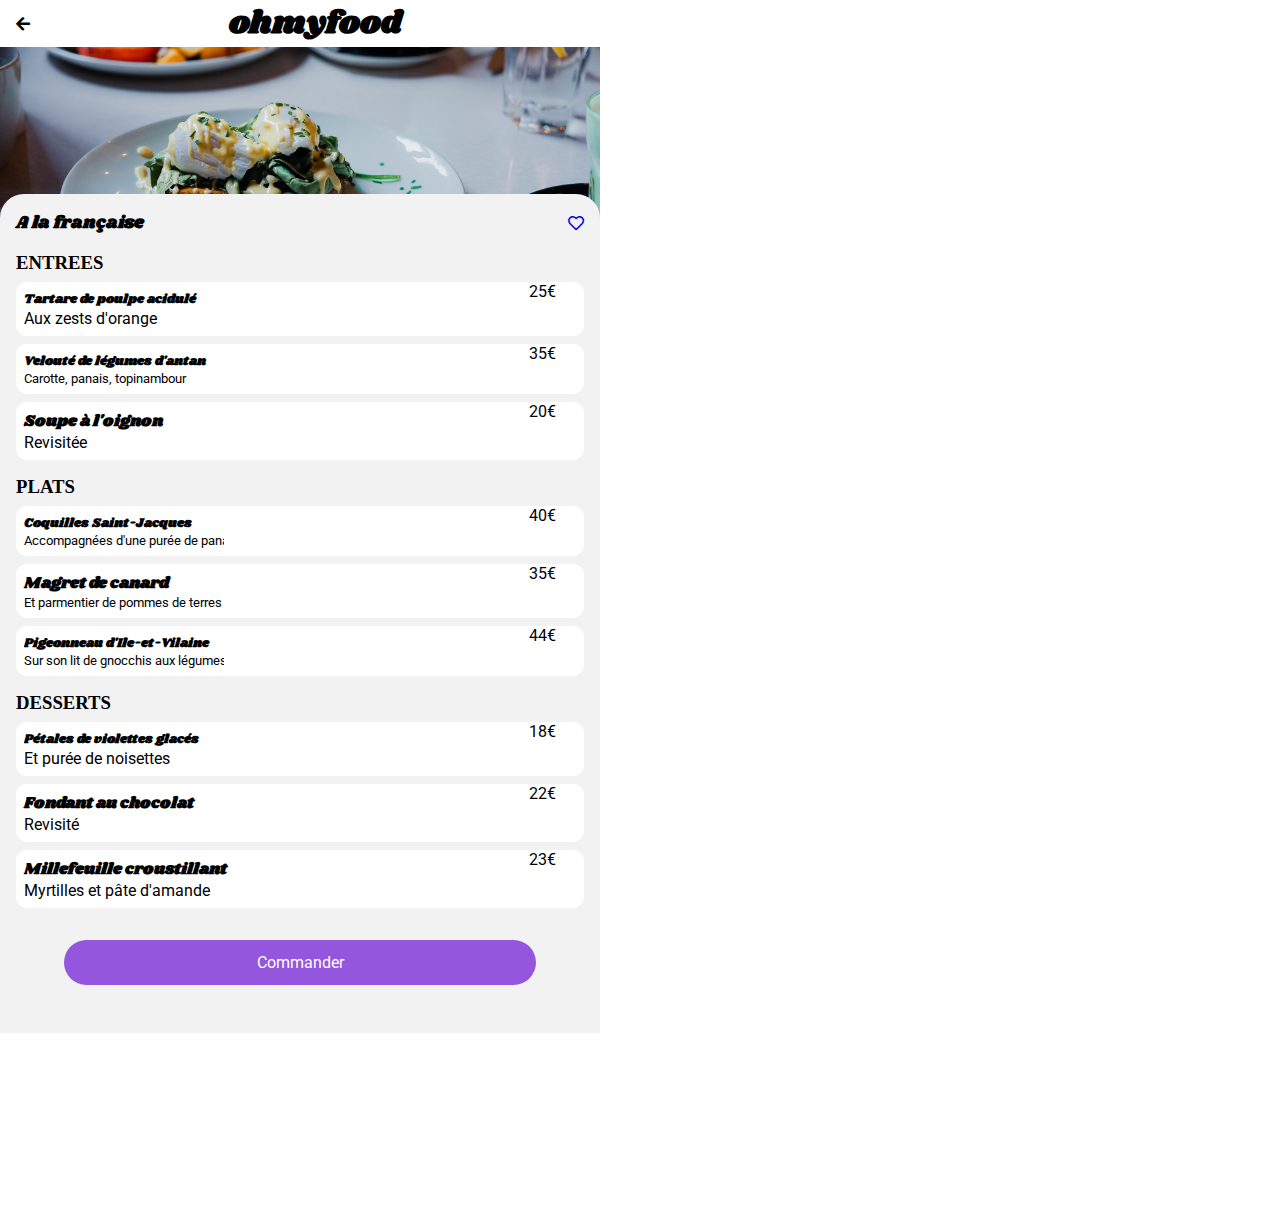
==== commit 4f3c1aaf: "Création menu.scss + animation.scss pour meilleure lecture code" ====
--- a/Menu-Alafrançaise.html
+++ b/Menu-Alafrançaise.html
@@ -4,6 +4,8 @@
     <meta charset="UTF-8">
     <meta name="viewport" content="width=device-width, initial-scale=1.0">
     <link rel="stylesheet" href="public/css/style.css">
+    <link rel="stylesheet" href="public/css/animation/animation.css">
+    <link rel="stylesheet" href="public/css/menu/menu.css">
     <link rel="preconnect" href="https://fonts.gstatic.com">
     <link href="https://fonts.googleapis.com/css2?family=Roboto:wght@100;400&display=swap" rel="stylesheet">
     <link rel="preconnect" href="https://fonts.gstatic.com">
@@ -12,18 +14,12 @@
     <title>A la française</title>
 </head>
 <body>
-    <header class="header1 header2">
-        <p><!--PS: Insérer le lien vers la page "Accueil"-->
-            <a href="#" class="fas fa-arrow-left"></a>
-        </p>
-        <p class="logo">
-            <img src="public/images/ohmyfood.png" alt="logo de Ohmyfood"/>
-        </p>
+    <header class="header2">
+        <a class="fas fa-arrow-left" href="index.html"></a>
+        <h1>ohmyfood</h1>
     </header> 
     <section class="restaurant">
-        <article>
-            <p><img src="public/images/toa-heftiba-DQKerTsQwi0-unsplash.jpg" alt="photo plat restaurant à la française"></p> 
-        </article>
+        <p><img src="public/images/toa-heftiba-DQKerTsQwi0-unsplash.jpg" alt="photo plat restaurant à la française"></p> 
         <section class="restaurant_menu"><!--PS: effets demandés voir sur doc debrief projet 3-->
             <article class="title">
                 <h1>A la française</h1>
@@ -31,82 +27,104 @@
             </article>
             <section class="menu">
                 <section class="animation animation1">
-                    <section>
-                        <p>ENTREES</p>
-                        <article>
-                            <p>Tartare de poulpe acidulé</p>
-                            <div>
-                                <p>Aux zests d'orange</p>
-                                <p>25€</p>
-                                <p class="icone"><i class="fas fa-check"></i></p>
-                            </div> 
-                        </article>     
-                    </section>
-                    <article>
-                        <p>Velouté de légumes d'antan</p>
-                        <div>
-                            <p>Carotte, panais, topinambour</p>
+                    <h3>ENTREES</h3><!--Titre pour référencement naturel-->
+                    <article class="card">
+                        <article class="intitule">
+                            <h4 class="suspension">Tartare de poulpe acidulé</h4>
+                            <p>Aux zests d'orange</p>
+                        </article>
+                        <article class="sous_intitule">
+                            <p>25€</p>
+                            <p class="check"><i class="fas fa-check"></i></p>
+                        </article>
+                    </article>
+                    <article class="card">
+                        <article class="intitule">
+                            <h4 class="suspension">Velouté de légumes d'antan</h4>
+                            <p class="suspension">Carotte, panais, topinambour</p>
+                        </article>    
+                        <article class="sous_intitule">
                             <p>35€</p>
-                        </div>
+                            <p class="check"><i class="fas fa-check"></i></p>
+                        </article>
+                    </article>    
+                    <article class="card">
+                        <article class="intitule">
+                            <h4>Soupe à l'oignon</h4>
+                            <p>Revisitée</p>
+                        </article>
+                            <article class="sous_intitule">
+                                <p>20€</p>
+                                <p class="check"><i class="fas fa-check"></i></p>
+                            </article>    
                     </article>
-                    <article>
-                        <p>Soupe à l'oignon</p>
-                        <div>
-                            <p>Revisitée</p>
-                            <p>20€</p>
-                        </div>
+                </section>    
+                
+                <section class="animation animation2">
+                    <h3>PLATS</h3>
+                    <article class="card">
+                        <article class="intitule">
+                            <h4 class="suspension">Coquilles Saint-Jacques</h4>
+                            <p class="suspension">Accompagnées d'une purée de panais</p>
+                        </article>
+                        <article class="sous_intitule"> 
+                            <p>40€</p>
+                            <p class="check"><i class="fas fa-check"></i></p>
+                        </article>    
+                    </article>
+                    <article class="card">
+                        <article class="intitule">
+                            <h4>Magret de canard</h4>
+                            <p class="suspension">Et parmentier de pommes de terres</p>
+                        </article>
+                        <article class="sous_intitule">
+                            <p>35€</p>
+                            <p class="check"><i class="fas fa-check"></i></p>
+                        </article>
+                    </article>
+                    <article class="card">
+                        <article class="intitule">
+                            <h4 class="suspension">Pigeonneau d'Ile-et-Vilaine</h4>
+                            <p class="suspension">Sur son lit de gnocchis aux légumes</p>
+                        </article>    
+                        <article class="sous_intitule">
+                            <p>44€</p>
+                            <p class="check"><i class="fas fa-check"></i></p>
+                        </article>    
                     </article>
                 </section>
-                <section class="animation animation2">
-                    <section>
-                        <p>PLATS</p>
-                        <article>
-                            <p>Coquilles Saint-Jacques</p>
-                            <div>
-                                <p>Accompagnées d'une purée de panais</p>
-                                <p>40€</p>
-                            </div>    
+
+                <section class="animation animation3">
+                    <h3>DESSERTS</h3>
+                    <article class="card">
+                        <article class="intitule">
+                            <h4 class="suspension">Pétales de violettes glacés</h4>
+                            <p>Et purée de noisettes</p>
                         </article>
-                    </section>
-                    <article>
-                        <p>Magret de canard</p>
-                        <div>
-                            <p>Et parmentier de pommes de terres</p>
-                            <p>35€</p>
-                        </div>    
+                        <article class="sous_intitule"> 
+                            <p>18€</p>
+                            <p class="check"><i class="fas fa-check"></i></p>
+                        </article>
+                    </article>    
+                    <article class="card">
+                        <article class="intitule">
+                            <h4>Fondant au chocolat</h4>
+                            <p>Revisité</p>
+                        </article>
+                        <article class="sous_intitule">
+                            <p>22€</p>
+                            <p class="check"><i class="fas fa-check"></i></p>
+                        </article>
                     </article>
-                    <article>
-                        <p>Pigeonneau d'Ile-et-Vilaine</p>
-                        <div>
-                            <p>Sur son lit de gnocchis aux légumes</p>
-                            <p>44€</p>
-                        </div>    
-                    </article>
-                </section>
-                <section class="animation animation3">
-                    <section>
-                        <p>DESSERTS</p>
-                        <article>
-                            <p>Pétales de violettes glacés</p>
-                            <div>
-                                <p>Et purée de noisettes</p>
-                                <p>18€</p>
-                            </div>   
+                    <article class="card">
+                        <article class="intitule">
+                            <h4>Millefeuille croustillant</h4>
+                            <p>Myrtilles et pâte d'amande</p>
                         </article>
-                    </section>
-                    <article>
-                        <p>Fondant au chocolat</p>
-                        <div>
-                            <p>Revisité</p>
-                            <p>22€</p>
-                        </div>
-                    </article>
-                    <article>
-                        <p>Millefeuille croustillant</p>
-                        <div>
-                            <p>Myrtilles et pâte d'amande</p>
+                        <article class="sous_intitule">  
                             <p>23€</p>
-                        </div>  
+                            <p class="check"><i class="fas fa-check"></i></p>
+                        </article>  
                     </article>
                 </section>    
             </section>
--- a/public/css/style.css
+++ b/public/css/style.css
@@ -1,5 +1,6 @@
 body {
   max-width: 600px;
+  position: relative;
 }
 
 * {
@@ -15,29 +16,26 @@
   font-family: roboto;
 }
 
-.header1 {
+header {
   text-align: center;
 }
 
-.header1 .logo img {
-  width: 60%;
-}
-
 .header2 {
   display: -webkit-box;
   display: -ms-flexbox;
   display: flex;
-  -webkit-box-pack: center;
-      -ms-flex-pack: center;
-          justify-content: center;
   -webkit-box-align: center;
       -ms-flex-align: center;
           align-items: center;
-  margin-left: 1em;
+}
+
+.header2 h1 {
+  width: 100%;
 }
 
 .header2 a {
   color: black;
+  margin-left: 1em;
 }
 
 .accueil {
@@ -302,167 +300,11 @@
   margin-top: 1em;
 }
 
-footer section ul li .space {
-  margin-left: 0.5em;
+footer section ul li i {
+  margin-right: 0.5em;
 }
 
 footer section ul li a {
   font-size: 0.8em;
 }
-
-.restaurant {
-  display: -webkit-box;
-  display: -ms-flexbox;
-  display: flex;
-  -webkit-box-orient: vertical;
-  -webkit-box-direction: normal;
-      -ms-flex-direction: column;
-          flex-direction: column;
-}
-
-.restaurant img {
-  height: 180px;
-  width: 100%;
-  -o-object-fit: cover;
-     object-fit: cover;
-}
-
-.restaurant_menu {
-  background-color: #f2f2f2;
-  margin-top: -2.3em;
-  padding: 1em 1em 3em 1em;
-  border-radius: 1.5em 1.5em 0 0;
-  display: -webkit-box;
-  display: -ms-flexbox;
-  display: flex;
-  -webkit-box-orient: vertical;
-  -webkit-box-direction: normal;
-      -ms-flex-direction: column;
-          flex-direction: column;
-}
-
-.restaurant_menu .title {
-  display: -webkit-box;
-  display: -ms-flexbox;
-  display: flex;
-  -webkit-box-pack: justify;
-      -ms-flex-pack: justify;
-          justify-content: space-between;
-  -webkit-box-align: center;
-      -ms-flex-align: center;
-          align-items: center;
-}
-
-.restaurant_menu .title h1 {
-  font-size: 1.3em;
-}
-
-.restaurant .menu section {
-  margin-top: 1em;
-  display: -webkit-box;
-  display: -ms-flexbox;
-  display: flex;
-  -webkit-box-orient: vertical;
-  -webkit-box-direction: normal;
-      -ms-flex-direction: column;
-          flex-direction: column;
-}
-
-.restaurant .menu section article {
-  border-radius: 10px;
-  background-color: white;
-  padding: 0.7em;
-  margin-top: 0.5em;
-  display: -webkit-box;
-  display: -ms-flexbox;
-  display: flex;
-  -webkit-box-orient: vertical;
-  -webkit-box-direction: normal;
-      -ms-flex-direction: column;
-          flex-direction: column;
-  cursor: pointer;
-}
-
-.restaurant .menu section article > p {
-  font-weight: bold;
-}
-
-.restaurant .menu section article div {
-  display: -webkit-box;
-  display: -ms-flexbox;
-  display: flex;
-  -webkit-box-pack: justify;
-      -ms-flex-pack: justify;
-          justify-content: space-between;
-  -webkit-box-align: center;
-      -ms-flex-align: center;
-          align-items: center;
-}
-
-.restaurant .menu section article div p {
-  font-size: 0.8em;
-}
-
-.restaurant .menu section article div p:nth-child(2) {
-  font-weight: bold;
-}
-
-.animation {
-  -webkit-animation: opacity 4s;
-          animation: opacity 4s;
-  -webkit-animation-fill-mode: both;
-          animation-fill-mode: both;
-}
-
-@-webkit-keyframes opacity {
-  from {
-    opacity: 0;
-  }
-  to {
-    opacity: 1;
-  }
-}
-
-@keyframes opacity {
-  from {
-    opacity: 0;
-  }
-  to {
-    opacity: 1;
-  }
-}
-
-.animation1 {
-  -webkit-animation-delay: 1s;
-          animation-delay: 1s;
-}
-
-.animation2 {
-  -webkit-animation-delay: 2s;
-          animation-delay: 2s;
-}
-
-.animation3 {
-  -webkit-animation-delay: 3s;
-          animation-delay: 3s;
-}
-
-.btn {
-  margin: 2em 3em 0 3em;
-  border-radius: 40px;
-  background: #9356DC radial-gradient(circle, transparent 1%, #9356DC 1%) center/15000%;
-  padding: 0.8em;
-  text-align: center;
-  -webkit-transition: background 3s;
-  transition: background 3s;
-}
-
-.btn:hover {
-  background-color: #FF79DA;
-  background-size: 100%;
-}
-
-.btn a {
-  color: white;
-}
 /*# sourceMappingURL=style.css.map */--- a/public/css/animation/animation.css
+++ b/public/css/animation/animation.css
@@ -0,0 +1,218 @@
+@charset "UTF-8";
+/* Au survol, les boutons devront légèrement s'éclaircir */
+.btn {
+  margin: 2em 3em 0 3em;
+  border-radius: 40px;
+  background: #9356DC radial-gradient(circle, transparent 1%, #9356DC 1%) center/15000%;
+  padding: 0.8em;
+  text-align: center;
+  -webkit-transition: background 3s;
+  transition: background 3s;
+}
+
+.btn:hover {
+  background-color: #FF79DA;
+  background-size: 100%;
+}
+
+.btn a {
+  color: white;
+}
+
+/* Décalage dans le temps par groupe du Menu: Entrée/Plats/Desserts */
+.animation {
+  -webkit-animation: opacity 4s;
+          animation: opacity 4s;
+  -webkit-animation-fill-mode: both;
+          animation-fill-mode: both;
+}
+
+.animation1 {
+  -webkit-animation-delay: 1000ms;
+          animation-delay: 1000ms;
+}
+
+.animation2 {
+  -webkit-animation-delay: 2500ms;
+          animation-delay: 2500ms;
+}
+
+.animation3 {
+  -webkit-animation-delay: 3500ms;
+          animation-delay: 3500ms;
+}
+
+@-webkit-keyframes opacity {
+  from {
+    opacity: 0;
+  }
+  to {
+    opacity: 1;
+  }
+}
+
+@keyframes opacity {
+  from {
+    opacity: 0;
+  }
+  to {
+    opacity: 1;
+  }
+}
+
+/* Au clic, effet texte rogné avec ... et apparition de l'icône check */
+.fa-check {
+  /*design icône */
+  width: 1em;
+  border: solid #99E2D0 1px;
+  border-radius: 50%;
+  padding: 0.3em;
+  color: #99E2D0;
+  background-color: white;
+  opacity: 0;
+}
+
+.card:active .fa-check {
+  /*effet rotate de l'icône */
+  -webkit-animation: rotate 1s;
+          animation: rotate 1s;
+}
+
+@-webkit-keyframes rotate {
+  to {
+    -webkit-transform: rotate(360deg);
+            transform: rotate(360deg);
+    opacity: 1;
+  }
+}
+
+@keyframes rotate {
+  to {
+    -webkit-transform: rotate(360deg);
+            transform: rotate(360deg);
+    opacity: 1;
+  }
+}
+
+.card:active .check {
+  /* parent de l'icône sur fond vert */
+  -webkit-animation: padding 1s;
+          animation: padding 1s;
+}
+
+@-webkit-keyframes padding {
+  to {
+    background-color: #99E2D0;
+    padding: 0 0.8em;
+    margin-left: 0.5em;
+  }
+}
+
+@keyframes padding {
+  to {
+    background-color: #99E2D0;
+    padding: 0 0.8em;
+    margin-left: 0.5em;
+  }
+}
+
+.card:active .suspension {
+  /* effet texte rogné par les ... */
+  -webkit-animation: ellipsis 2s;
+          animation: ellipsis 2s;
+}
+
+@-webkit-keyframes ellipsis {
+  to {
+    text-overflow: ellipsis;
+    width: 150px;
+  }
+}
+
+@keyframes ellipsis {
+  to {
+    text-overflow: ellipsis;
+    width: 150px;
+  }
+}
+
+.loader {
+  /* Load spinner sur la page Accueil */
+  width: 100%;
+  height: 100%;
+  top: 50%;
+  left: 50%;
+  -webkit-transform: translate(-50%, -50%);
+          transform: translate(-50%, -50%);
+  position: absolute;
+}
+
+.loader div {
+  text-align: center;
+  margin-top: 7em;
+  font-size: 2em;
+  font-weight: bold;
+  color: #FF79DA;
+  font-family: shrikhand;
+  -webkit-animation: load 3s;
+          animation: load 3s;
+  -webkit-animation-fill-mode: both;
+          animation-fill-mode: both;
+  opacity: 0;
+}
+
+@-webkit-keyframes load {
+  1% {
+    opacity: 1;
+  }
+  35% {
+    color: #9356DC;
+    -webkit-transform: scale(1.5);
+            transform: scale(1.5);
+  }
+  65% {
+    color: #99E2D0;
+    -webkit-transform: scale(2);
+            transform: scale(2);
+  }
+}
+
+@keyframes load {
+  1% {
+    opacity: 1;
+  }
+  35% {
+    color: #9356DC;
+    -webkit-transform: scale(1.5);
+            transform: scale(1.5);
+  }
+  65% {
+    color: #99E2D0;
+    -webkit-transform: scale(2);
+            transform: scale(2);
+  }
+}
+
+.header1, main, footer {
+  /* Opacité du body pour le load spinnerdonner des class pour que l'animation soit sur la page accueil et non page menu */
+  -webkit-animation: disparition 2s;
+          animation: disparition 2s;
+  -webkit-animation-delay: 2s;
+          animation-delay: 2s;
+  -webkit-animation-fill-mode: both;
+          animation-fill-mode: both;
+  opacity: 0;
+}
+
+@-webkit-keyframes disparition {
+  to {
+    opacity: 1;
+  }
+}
+
+@keyframes disparition {
+  to {
+    opacity: 1;
+  }
+}
+/*# sourceMappingURL=animation.css.map */--- a/public/css/menu/menu.css
+++ b/public/css/menu/menu.css
@@ -0,0 +1,118 @@
+@charset "UTF-8";
+.restaurant {
+  display: -webkit-box;
+  display: -ms-flexbox;
+  display: flex;
+  -webkit-box-orient: vertical;
+  -webkit-box-direction: normal;
+      -ms-flex-direction: column;
+          flex-direction: column;
+}
+
+.restaurant img {
+  height: 180px;
+  width: 100%;
+  -o-object-fit: cover;
+     object-fit: cover;
+}
+
+.restaurant_menu {
+  background-color: #f2f2f2;
+  margin-top: -2.3em;
+  padding: 1em 1em 3em 1em;
+  border-radius: 1.5em 1.5em 0 0;
+  display: -webkit-box;
+  display: -ms-flexbox;
+  display: flex;
+  -webkit-box-orient: vertical;
+  -webkit-box-direction: normal;
+      -ms-flex-direction: column;
+          flex-direction: column;
+}
+
+.restaurant_menu .title {
+  /* Ps: styliser icône */
+  display: -webkit-box;
+  display: -ms-flexbox;
+  display: flex;
+  -webkit-box-pack: justify;
+      -ms-flex-pack: justify;
+          justify-content: space-between;
+  -webkit-box-align: center;
+      -ms-flex-align: center;
+          align-items: center;
+}
+
+.restaurant_menu .title h1 {
+  font-size: 1.1em;
+}
+
+.restaurant .menu section {
+  margin-top: 1em;
+  display: -webkit-box;
+  display: -ms-flexbox;
+  display: flex;
+  -webkit-box-orient: vertical;
+  -webkit-box-direction: normal;
+      -ms-flex-direction: column;
+          flex-direction: column;
+}
+
+.restaurant .menu section .card {
+  background-color: white;
+  border-radius: 0.7em;
+  margin-top: 0.5em;
+  display: -webkit-box;
+  display: -ms-flexbox;
+  display: flex;
+  -webkit-box-pack: justify;
+      -ms-flex-pack: justify;
+          justify-content: space-between;
+  overflow: hidden;
+  cursor: pointer;
+  position: relative;
+}
+
+.restaurant .menu section .card .intitule {
+  display: -webkit-box;
+  display: -ms-flexbox;
+  display: flex;
+  -webkit-box-orient: vertical;
+  -webkit-box-direction: normal;
+      -ms-flex-direction: column;
+          flex-direction: column;
+  padding: 0.5em 0 0.5em 0.5em;
+}
+
+.restaurant .menu section .card .sous_intitule {
+  display: -webkit-box;
+  display: -ms-flexbox;
+  display: flex;
+}
+
+.restaurant .menu section .card .sous_intitule .sous_intitule p {
+  height: 100%;
+  display: -webkit-box;
+  display: -ms-flexbox;
+  display: flex;
+  -webkit-box-align: center;
+      -ms-flex-align: center;
+          align-items: center;
+}
+
+.restaurant .menu section .card .sous_intitule .sous_intitule p .sous_intitule p:nth-child(1) {
+  font-weight: bold;
+}
+
+.restaurant .menu section .card .card p {
+  font-size: 0.7em;
+}
+
+.restaurant .menu section .card .suspension {
+  /* cf: animation.css pour créer l'effet rogné par les...*/
+  overflow: hidden;
+  white-space: nowrap;
+  font-size: 0.8em;
+  width: 200px;
+}
+/*# sourceMappingURL=menu.css.map */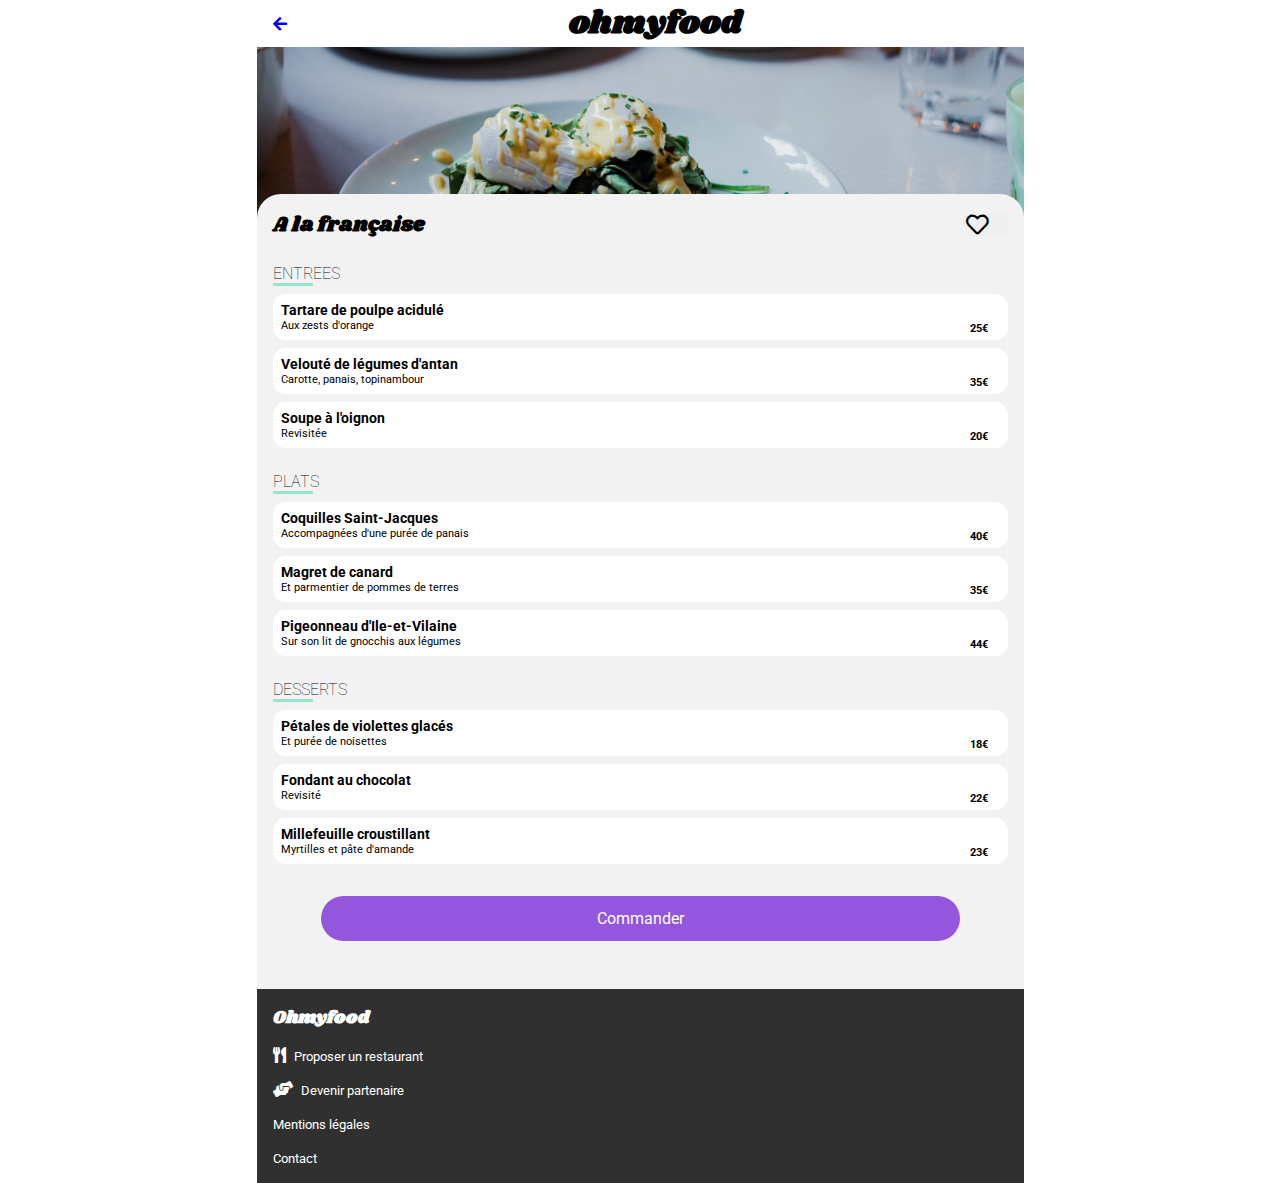
==== commit 550ef066: "Effets demandés pour le projet 3 sont faits +  création de accueil.scss" ====
--- a/Menu-Alafrançaise.html
+++ b/Menu-Alafrançaise.html
@@ -3,9 +3,9 @@
 <head>
     <meta charset="UTF-8">
     <meta name="viewport" content="width=device-width, initial-scale=1.0">
-    <link rel="stylesheet" href="public/css/style.css">
     <link rel="stylesheet" href="public/css/animation/animation.css">
     <link rel="stylesheet" href="public/css/menu/menu.css">
+    <link rel="stylesheet" href="public/css/main/main.css">
     <link rel="preconnect" href="https://fonts.gstatic.com">
     <link href="https://fonts.googleapis.com/css2?family=Roboto:wght@100;400&display=swap" rel="stylesheet">
     <link rel="preconnect" href="https://fonts.gstatic.com">
@@ -22,13 +22,13 @@
         <p><img src="public/images/toa-heftiba-DQKerTsQwi0-unsplash.jpg" alt="photo plat restaurant à la française"></p> 
         <section class="restaurant_menu"><!--PS: effets demandés voir sur doc debrief projet 3-->
             <article class="title">
-                <h1>A la française</h1>
-                <p><a href="#" class="far fa-heart"></a></p>
+                <h2>A la française</h2>
+                <button><i class="far fa-heart"></i></button>
             </article>
             <section class="menu">
                 <section class="animation animation1">
                     <h3>ENTREES</h3><!--Titre pour référencement naturel-->
-                    <article class="card">
+                    <article class="card"> <!--créer div pour gérer le responsive des articles dans chaque page menu-->
                         <article class="intitule">
                             <h4 class="suspension">Tartare de poulpe acidulé</h4>
                             <p>Aux zests d'orange</p>
@@ -133,10 +133,10 @@
     </section>
     <footer>
         <section>
-            <h4 class="color">Ohmyfood</h4>
+            <h5 class="color">Ohmyfood</h5>
             <ul>
-                <li class="fas fa-utensils color"><a class= "color space" href="#">Proposer un restaurant</a></li>
-                <li class="fas fa-hands-helping color"><a class="color space" href="#">Devenir partenaire</a></li>
+                <li class="color"><i class="fas fa-utensils"></i><a class= "color" href="#">Proposer un restaurant</a></li>
+                <li class="color"><i class="fas fa-hands-helping"></i><a class="color" href="#">Devenir partenaire</a></li>
                 <li><a class="color" href="#">Mentions légales</a></li>
                 <li><a class="color" href="mailto:adresse@mail.com">Contact</a></li>
             </ul>
--- a/public/css/animation/animation.css
+++ b/public/css/animation/animation.css
@@ -27,21 +27,6 @@
           animation-fill-mode: both;
 }
 
-.animation1 {
-  -webkit-animation-delay: 1000ms;
-          animation-delay: 1000ms;
-}
-
-.animation2 {
-  -webkit-animation-delay: 2500ms;
-          animation-delay: 2500ms;
-}
-
-.animation3 {
-  -webkit-animation-delay: 3500ms;
-          animation-delay: 3500ms;
-}
-
 @-webkit-keyframes opacity {
   from {
     opacity: 0;
@@ -58,6 +43,24 @@
   to {
     opacity: 1;
   }
+}
+
+.animation1 {
+  /* Section Entree */
+  -webkit-animation-delay: 1000ms;
+          animation-delay: 1000ms;
+}
+
+.animation2 {
+  /* Section Plats */
+  -webkit-animation-delay: 2500ms;
+          animation-delay: 2500ms;
+}
+
+.animation3 {
+  /* Section Desserts */
+  -webkit-animation-delay: 3500ms;
+          animation-delay: 3500ms;
 }
 
 /* Au clic, effet texte rogné avec ... et apparition de l'icône check */
@@ -72,10 +75,12 @@
   opacity: 0;
 }
 
-.card:active .fa-check {
+.card:hover .fa-check {
   /*effet rotate de l'icône */
   -webkit-animation: rotate 1s;
           animation: rotate 1s;
+  -webkit-animation-fill-mode: both;
+          animation-fill-mode: both;
 }
 
 @-webkit-keyframes rotate {
@@ -94,15 +99,18 @@
   }
 }
 
-.card:active .check {
+.card:hover .check {
   /* parent de l'icône sur fond vert */
   -webkit-animation: padding 1s;
           animation: padding 1s;
+  -webkit-animation-fill-mode: both;
+          animation-fill-mode: both;
 }
 
 @-webkit-keyframes padding {
   to {
     background-color: #99E2D0;
+    border-radius: 0 0.8em 0.8em 0;
     padding: 0 0.8em;
     margin-left: 0.5em;
   }
@@ -111,28 +119,31 @@
 @keyframes padding {
   to {
     background-color: #99E2D0;
+    border-radius: 0 0.8em 0.8em 0;
     padding: 0 0.8em;
     margin-left: 0.5em;
   }
 }
 
-.card:active .suspension {
-  /* effet texte rogné par les ... */
-  -webkit-animation: ellipsis 2s;
-          animation: ellipsis 2s;
+.card:hover .suspension {
+  /* effet texte rogné par les ..., propriétés de .suspension cf menu.css */
+  -webkit-animation: ellipsis 1s;
+          animation: ellipsis 1s;
+  -webkit-animation-fill-mode: both;
+          animation-fill-mode: both;
 }
 
 @-webkit-keyframes ellipsis {
   to {
     text-overflow: ellipsis;
-    width: 150px;
+    width: 160px;
   }
 }
 
 @keyframes ellipsis {
   to {
     text-overflow: ellipsis;
-    width: 150px;
+    width: 160px;
   }
 }
 
@@ -193,8 +204,8 @@
   }
 }
 
-.header1, main, footer {
-  /* Opacité du body pour le load spinnerdonner des class pour que l'animation soit sur la page accueil et non page menu */
+.header1, main, .footer1 {
+  /* Opacité body pour le load spinner et donner class pour que l'animation soit sur la page accueil */
   -webkit-animation: disparition 2s;
           animation: disparition 2s;
   -webkit-animation-delay: 2s;
@@ -215,4 +226,17 @@
     opacity: 1;
   }
 }
+
+button i::before {
+  /* effet de remplissage pour les boutons en coeur sur la page accueil et page menu */
+  content: "";
+  font-weight: lighter;
+  -webkit-transition: all 2.5s ease-out;
+  transition: all 2.5s ease-out;
+}
+
+button i:hover::before {
+  font-weight: bold;
+  color: #9356DC;
+}
 /*# sourceMappingURL=animation.css.map */--- a/public/css/menu/menu.css
+++ b/public/css/menu/menu.css
@@ -43,12 +43,17 @@
           align-items: center;
 }
 
-.restaurant_menu .title h1 {
-  font-size: 1.1em;
+.restaurant_menu .title h2 {
+  font-family: shrikhand;
+  font-size: 1.3em;
+}
+
+.restaurant_menu .title button i {
+  margin-right: 0.8em;
 }
 
 .restaurant .menu section {
-  margin-top: 1em;
+  margin-top: 1.5em;
   display: -webkit-box;
   display: -ms-flexbox;
   display: flex;
@@ -58,30 +63,39 @@
           flex-direction: column;
 }
 
+.restaurant .menu section h3 {
+  border-bottom: 0.2em solid #99E2D0;
+  width: 2.5em;
+  font-weight: lighter;
+  font-size: 1em;
+}
+
 .restaurant .menu section .card {
-  background-color: white;
-  border-radius: 0.7em;
-  margin-top: 0.5em;
   display: -webkit-box;
   display: -ms-flexbox;
   display: flex;
   -webkit-box-pack: justify;
       -ms-flex-pack: justify;
           justify-content: space-between;
-  overflow: hidden;
+  margin-top: 0.5em;
   cursor: pointer;
-  position: relative;
+  background-color: white;
+  border-radius: 0.8em;
 }
 
 .restaurant .menu section .card .intitule {
-  display: -webkit-box;
-  display: -ms-flexbox;
-  display: flex;
-  -webkit-box-orient: vertical;
-  -webkit-box-direction: normal;
-      -ms-flex-direction: column;
-          flex-direction: column;
   padding: 0.5em 0 0.5em 0.5em;
+}
+
+.restaurant .menu section .card .intitule h4 {
+  font-size: 0.9em;
+}
+
+.restaurant .menu section .card .intitule .suspension {
+  /* cf: animation.css pour créer l'effet rogné par les...*/
+  overflow: hidden;
+  white-space: nowrap;
+  width: 230px;
 }
 
 .restaurant .menu section .card .sous_intitule {
@@ -90,8 +104,14 @@
   display: flex;
 }
 
-.restaurant .menu section .card .sous_intitule .sous_intitule p {
-  height: 100%;
+.restaurant .menu section .card .sous_intitule p:nth-child(1) {
+  font-weight: bold;
+  -ms-flex-item-align: end;
+      align-self: flex-end;
+  padding: 0.5em 0 0.5em 0;
+}
+
+.restaurant .menu section .card .sous_intitule p:nth-child(2) {
   display: -webkit-box;
   display: -ms-flexbox;
   display: flex;
@@ -100,19 +120,7 @@
           align-items: center;
 }
 
-.restaurant .menu section .card .sous_intitule .sous_intitule p .sous_intitule p:nth-child(1) {
-  font-weight: bold;
-}
-
-.restaurant .menu section .card .card p {
+.restaurant .menu section .card p {
   font-size: 0.7em;
 }
-
-.restaurant .menu section .card .suspension {
-  /* cf: animation.css pour créer l'effet rogné par les...*/
-  overflow: hidden;
-  white-space: nowrap;
-  font-size: 0.8em;
-  width: 200px;
-}
 /*# sourceMappingURL=menu.css.map */--- a/public/css/main/main.css
+++ b/public/css/main/main.css
@@ -0,0 +1,102 @@
+@charset "UTF-8";
+/* Main constitué des points communs entre la Page Accueil et les Pages du menu: header/footer*/
+body {
+  max-width: 767px;
+  position: relative;
+  margin: auto;
+}
+
+* {
+  margin: 0;
+  padding: 0;
+}
+
+header {
+  text-align: center;
+}
+
+.header2 {
+  display: -webkit-box;
+  display: -ms-flexbox;
+  display: flex;
+  -webkit-box-align: center;
+      -ms-flex-align: center;
+          align-items: center;
+}
+
+.header2 h1 {
+  width: 100%;
+}
+
+.header2 a {
+  margin-left: 1em;
+}
+
+footer {
+  padding: 1em 0 1em 1em;
+  background-color: #303030;
+}
+
+footer section {
+  display: -webkit-box;
+  display: -ms-flexbox;
+  display: flex;
+  -webkit-box-orient: vertical;
+  -webkit-box-direction: normal;
+      -ms-flex-direction: column;
+          flex-direction: column;
+}
+
+footer section h5 {
+  font-size: 1.1em;
+}
+
+footer section .color {
+  color: white;
+}
+
+footer section ul {
+  display: -webkit-box;
+  display: -ms-flexbox;
+  display: flex;
+  -webkit-box-orient: vertical;
+  -webkit-box-direction: normal;
+      -ms-flex-direction: column;
+          flex-direction: column;
+  list-style: none;
+}
+
+footer section ul li {
+  margin-top: 1em;
+}
+
+footer section ul li i {
+  margin-right: 0.5em;
+}
+
+footer section ul li a {
+  font-size: 0.8em;
+}
+
+button {
+  /* ça renvoit à la stylisation des coeurs présents sur toutes les pages pour créer effet de remplissage */
+  border: none;
+}
+
+button i {
+  cursor: pointer;
+  font-size: 1.7em;
+}
+
+h1, h5 {
+  font-family: shrikhand;
+}
+
+p, a, h2, h3, h4 {
+  font-family: roboto;
+}
+
+a {
+  text-decoration: none;
+}
+/*# sourceMappingURL=main.css.map */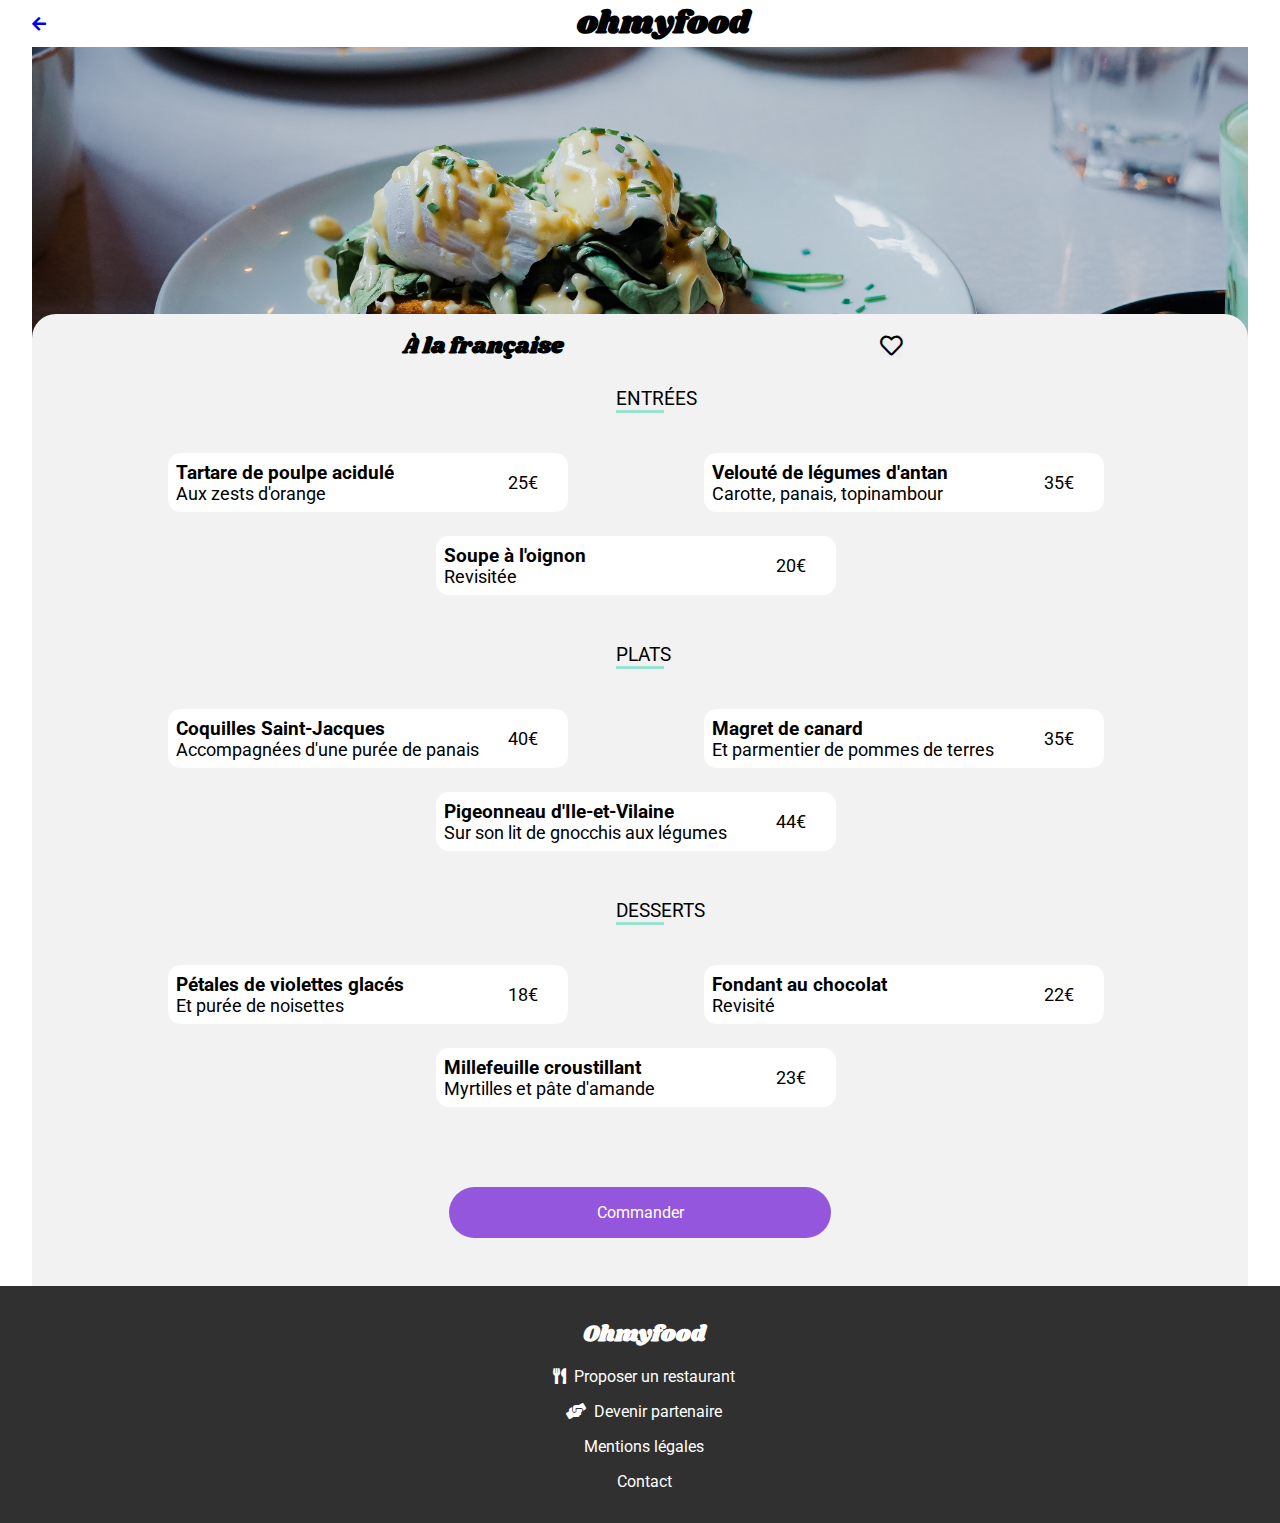
==== commit f29073f7: "Projet 3 fini: responsive OK /W3C OK" ====
--- a/Menu-Alafrançaise.html
+++ b/Menu-Alafrançaise.html
@@ -6,6 +6,7 @@
     <link rel="stylesheet" href="public/css/animation/animation.css">
     <link rel="stylesheet" href="public/css/menu/menu.css">
     <link rel="stylesheet" href="public/css/main/main.css">
+    <link rel="stylesheet" href="public/css/responsive/responsive.css">
     <link rel="preconnect" href="https://fonts.gstatic.com">
     <link href="https://fonts.googleapis.com/css2?family=Roboto:wght@100;400&display=swap" rel="stylesheet">
     <link rel="preconnect" href="https://fonts.gstatic.com">
@@ -19,113 +20,140 @@
         <h1>ohmyfood</h1>
     </header> 
     <section class="restaurant">
+        <h2 hidden>restaurants</h2>
         <p><img src="public/images/toa-heftiba-DQKerTsQwi0-unsplash.jpg" alt="photo plat restaurant à la française"></p> 
         <section class="restaurant_menu"><!--PS: effets demandés voir sur doc debrief projet 3-->
+            <h2 hidden>restaurant_menu</h2>
             <article class="title">
-                <h2>A la française</h2>
+                <h2>&Agrave; la française</h2>
                 <button><i class="far fa-heart"></i></button>
             </article>
             <section class="menu">
+                <h2 hidden>menu</h2>
                 <section class="animation animation1">
-                    <h3>ENTREES</h3><!--Titre pour référencement naturel-->
-                    <article class="card"> <!--créer div pour gérer le responsive des articles dans chaque page menu-->
-                        <article class="intitule">
-                            <h4 class="suspension">Tartare de poulpe acidulé</h4>
-                            <p>Aux zests d'orange</p>
+                    <h3>ENTR&Eacute;ES</h3><!--Titre pour référencement naturel-->
+                    <div><!--créer div pour gérer le responsive des articles dans chaque page menu-->
+                        <article class="card">
+                            <h3 hidden>card</h3>
+                            <article class="intitule">
+                                <h4 class="suspension">Tartare de poulpe acidulé</h4>
+                                <p>Aux zests d'orange</p>
+                            </article>
+                            <article class="sous_intitule">
+                                <h4 hidden>sous_intitule</h4>
+                                <p>25€</p>
+                                <p class="check"><i class="fas fa-check"></i></p>
+                            </article>
                         </article>
-                        <article class="sous_intitule">
-                            <p>25€</p>
-                            <p class="check"><i class="fas fa-check"></i></p>
-                        </article>
-                    </article>
-                    <article class="card">
-                        <article class="intitule">
-                            <h4 class="suspension">Velouté de légumes d'antan</h4>
-                            <p class="suspension">Carotte, panais, topinambour</p>
+                        <article class="card">
+                            <h3 hidden>card</h3>
+                            <article class="intitule">
+                                <h4 class="suspension">Velouté de légumes d'antan</h4>
+                                <p class="suspension">Carotte, panais, topinambour</p>
+                            </article>    
+                            <article class="sous_intitule">
+                                <h4 hidden>sous_intitule</h4>
+                                <p>35€</p>
+                                <p class="check"><i class="fas fa-check"></i></p>
+                            </article>
                         </article>    
-                        <article class="sous_intitule">
-                            <p>35€</p>
-                            <p class="check"><i class="fas fa-check"></i></p>
-                        </article>
-                    </article>    
-                    <article class="card">
-                        <article class="intitule">
-                            <h4>Soupe à l'oignon</h4>
-                            <p>Revisitée</p>
-                        </article>
+                        <article class="card">
+                            <h3 hidden>card</h3>
+                            <article class="intitule">
+                                <h4>Soupe à l'oignon</h4>
+                                <p>Revisitée</p>
+                            </article>
                             <article class="sous_intitule">
+                                <h4 hidden>sous_intitule</h4>
                                 <p>20€</p>
                                 <p class="check"><i class="fas fa-check"></i></p>
                             </article>    
-                    </article>
+                        </article>
+                    </div>    
                 </section>    
                 
                 <section class="animation animation2">
                     <h3>PLATS</h3>
-                    <article class="card">
-                        <article class="intitule">
-                            <h4 class="suspension">Coquilles Saint-Jacques</h4>
-                            <p class="suspension">Accompagnées d'une purée de panais</p>
+                    <div><!--créer div pour gérer le responsive des articles dans chaque page menu-->
+                        <article class="card">
+                            <h3 hidden>card</h3>
+                            <article class="intitule">
+                                <h4 class="suspension">Coquilles Saint-Jacques</h4>
+                                <p class="suspension">Accompagnées d'une purée de panais</p>
+                            </article>
+                            <article class="sous_intitule"> 
+                                <h4 hidden>sous_intitule</h4>
+                                <p>40€</p>
+                                <p class="check"><i class="fas fa-check"></i></p>
+                            </article>    
                         </article>
-                        <article class="sous_intitule"> 
-                            <p>40€</p>
-                            <p class="check"><i class="fas fa-check"></i></p>
-                        </article>    
-                    </article>
-                    <article class="card">
-                        <article class="intitule">
-                            <h4>Magret de canard</h4>
-                            <p class="suspension">Et parmentier de pommes de terres</p>
+                        <article class="card">
+                            <h3 hidden>card</h3>
+                            <article class="intitule">
+                                <h4>Magret de canard</h4>
+                                <p class="suspension">Et parmentier de pommes de terres</p>
+                            </article>
+                            <article class="sous_intitule">
+                                <h4 hidden>sous_intitule</h4>
+                                <p>35€</p>
+                                <p class="check"><i class="fas fa-check"></i></p>
+                            </article>
                         </article>
-                        <article class="sous_intitule">
-                            <p>35€</p>
-                            <p class="check"><i class="fas fa-check"></i></p>
+                        <article class="card">
+                            <h3 hidden>card</h3>
+                            <article class="intitule">
+                                <h4 class="suspension">Pigeonneau d'Ile-et-Vilaine</h4>
+                                <p class="suspension">Sur son lit de gnocchis aux légumes</p>
+                            </article>    
+                            <article class="sous_intitule">
+                                <h4 hidden>sous_intitule</h4>
+                                <p>44€</p>
+                                <p class="check"><i class="fas fa-check"></i></p>
+                            </article>    
                         </article>
-                    </article>
-                    <article class="card">
-                        <article class="intitule">
-                            <h4 class="suspension">Pigeonneau d'Ile-et-Vilaine</h4>
-                            <p class="suspension">Sur son lit de gnocchis aux légumes</p>
-                        </article>    
-                        <article class="sous_intitule">
-                            <p>44€</p>
-                            <p class="check"><i class="fas fa-check"></i></p>
-                        </article>    
-                    </article>
+                    </div>    
                 </section>
 
                 <section class="animation animation3">
                     <h3>DESSERTS</h3>
-                    <article class="card">
-                        <article class="intitule">
-                            <h4 class="suspension">Pétales de violettes glacés</h4>
-                            <p>Et purée de noisettes</p>
+                    <div><!--créer div pour gérer le responsive des articles dans chaque page menu-->
+                        <article class="card">
+                            <h3 hidden>card</h3>
+                            <article class="intitule">
+                                <h4 class="suspension">Pétales de violettes glacés</h4>
+                                <p>Et purée de noisettes</p>
+                            </article>
+                            <article class="sous_intitule"> 
+                                <h4 hidden>sous_intitule</h4>
+                                <p>18€</p>
+                                <p class="check"><i class="fas fa-check"></i></p>
+                            </article>
+                        </article>    
+                        <article class="card">
+                            <h3 hidden>card</h3>
+                            <article class="intitule">
+                                <h4>Fondant au chocolat</h4>
+                                <p>Revisité</p>
+                            </article>
+                            <article class="sous_intitule">
+                                <h4 hidden>sous_intitule</h4>
+                                <p>22€</p>
+                                <p class="check"><i class="fas fa-check"></i></p>
+                            </article>
                         </article>
-                        <article class="sous_intitule"> 
-                            <p>18€</p>
-                            <p class="check"><i class="fas fa-check"></i></p>
+                        <article class="card">
+                            <h3 hidden>card</h3>
+                            <article class="intitule">
+                                <h4>Millefeuille croustillant</h4>
+                                <p>Myrtilles et pâte d'amande</p>
+                            </article>
+                            <article class="sous_intitule"> 
+                                <h4 hidden>sous_intitule</h4> 
+                                <p>23€</p>
+                                <p class="check"><i class="fas fa-check"></i></p>
+                            </article>  
                         </article>
-                    </article>    
-                    <article class="card">
-                        <article class="intitule">
-                            <h4>Fondant au chocolat</h4>
-                            <p>Revisité</p>
-                        </article>
-                        <article class="sous_intitule">
-                            <p>22€</p>
-                            <p class="check"><i class="fas fa-check"></i></p>
-                        </article>
-                    </article>
-                    <article class="card">
-                        <article class="intitule">
-                            <h4>Millefeuille croustillant</h4>
-                            <p>Myrtilles et pâte d'amande</p>
-                        </article>
-                        <article class="sous_intitule">  
-                            <p>23€</p>
-                            <p class="check"><i class="fas fa-check"></i></p>
-                        </article>  
-                    </article>
+                    </div>    
                 </section>    
             </section>
             <p class="btn"><a href="#">Commander</a></p><!--btn idem page Accueil-->
@@ -133,12 +161,12 @@
     </section>
     <footer>
         <section>
-            <h5 class="color">Ohmyfood</h5>
+            <h5>Ohmyfood</h5>
             <ul>
-                <li class="color"><i class="fas fa-utensils"></i><a class= "color" href="#">Proposer un restaurant</a></li>
-                <li class="color"><i class="fas fa-hands-helping"></i><a class="color" href="#">Devenir partenaire</a></li>
-                <li><a class="color" href="#">Mentions légales</a></li>
-                <li><a class="color" href="mailto:adresse@mail.com">Contact</a></li>
+                <li><i class="fas fa-utensils"></i><a href="#">Proposer un restaurant</a></li>
+                <li><i class="fas fa-hands-helping"></i><a href="#">Devenir partenaire</a></li>
+                <li><a href="#">Mentions légales</a></li>
+                <li><a href="mailto:adresse@mail.com">Contact</a></li>
             </ul>
         </section>
     </footer>
--- a/public/css/animation/animation.css
+++ b/public/css/animation/animation.css
@@ -1,10 +1,9 @@
 @charset "UTF-8";
 /* Au survol, les boutons devront légèrement s'éclaircir */
 .btn {
-  margin: 2em 3em 0 3em;
   border-radius: 40px;
   background: #9356DC radial-gradient(circle, transparent 1%, #9356DC 1%) center/15000%;
-  padding: 0.8em;
+  padding: 1em;
   text-align: center;
   -webkit-transition: background 3s;
   transition: background 3s;
@@ -131,36 +130,45 @@
           animation: ellipsis 1s;
   -webkit-animation-fill-mode: both;
           animation-fill-mode: both;
+  width: 230px;
 }
 
 @-webkit-keyframes ellipsis {
   to {
     text-overflow: ellipsis;
-    width: 160px;
+    width: 200px;
   }
 }
 
 @keyframes ellipsis {
   to {
     text-overflow: ellipsis;
-    width: 160px;
-  }
+    width: 200px;
+  }
+}
+
+body {
+  /* le load est centré au milieu de la page verticalement et horizontalement */
+  position: relative;
 }
 
 .loader {
   /* Load spinner sur la page Accueil */
   width: 100%;
   height: 100%;
-  top: 50%;
-  left: 50%;
-  -webkit-transform: translate(-50%, -50%);
-          transform: translate(-50%, -50%);
+  display: -webkit-box;
+  display: -ms-flexbox;
+  display: flex;
+  -webkit-box-pack: center;
+      -ms-flex-pack: center;
+          justify-content: center;
+  -webkit-box-align: center;
+      -ms-flex-align: center;
+          align-items: center;
   position: absolute;
 }
 
 .loader div {
-  text-align: center;
-  margin-top: 7em;
   font-size: 2em;
   font-weight: bold;
   color: #FF79DA;
@@ -230,9 +238,8 @@
 button i::before {
   /* effet de remplissage pour les boutons en coeur sur la page accueil et page menu */
   content: "";
-  font-weight: lighter;
-  -webkit-transition: all 2.5s ease-out;
-  transition: all 2.5s ease-out;
+  -webkit-transition: all 2s ease-out;
+  transition: all 2s ease-out;
 }
 
 button i:hover::before {
--- a/public/css/menu/menu.css
+++ b/public/css/menu/menu.css
@@ -19,7 +19,7 @@
 .restaurant_menu {
   background-color: #f2f2f2;
   margin-top: -2.3em;
-  padding: 1em 1em 3em 1em;
+  padding: 1em 0.5em 3em 0.5em;
   border-radius: 1.5em 1.5em 0 0;
   display: -webkit-box;
   display: -ms-flexbox;
@@ -41,15 +41,16 @@
   -webkit-box-align: center;
       -ms-flex-align: center;
           align-items: center;
+  margin-right: 1.4em;
 }
 
 .restaurant_menu .title h2 {
   font-family: shrikhand;
-  font-size: 1.3em;
+  font-size: 1.4rem;
 }
 
-.restaurant_menu .title button i {
-  margin-right: 0.8em;
+.restaurant_menu .btn {
+  margin: 2em 3em 0 3em;
 }
 
 .restaurant .menu section {
@@ -66,8 +67,8 @@
 .restaurant .menu section h3 {
   border-bottom: 0.2em solid #99E2D0;
   width: 2.5em;
-  font-weight: lighter;
-  font-size: 1em;
+  font-weight: 400;
+  font-size: 1.2em;
 }
 
 .restaurant .menu section .card {
@@ -87,15 +88,10 @@
   padding: 0.5em 0 0.5em 0.5em;
 }
 
-.restaurant .menu section .card .intitule h4 {
-  font-size: 0.9em;
-}
-
 .restaurant .menu section .card .intitule .suspension {
-  /* cf: animation.css pour créer l'effet rogné par les...*/
+  /* cf: animation.scss pour créer l'effet rogné par les...*/
   overflow: hidden;
   white-space: nowrap;
-  width: 230px;
 }
 
 .restaurant .menu section .card .sous_intitule {
@@ -108,7 +104,7 @@
   font-weight: bold;
   -ms-flex-item-align: end;
       align-self: flex-end;
-  padding: 0.5em 0 0.5em 0;
+  padding-bottom: 0.5em;
 }
 
 .restaurant .menu section .card .sous_intitule p:nth-child(2) {
@@ -119,8 +115,4 @@
       -ms-flex-align: center;
           align-items: center;
 }
-
-.restaurant .menu section .card p {
-  font-size: 0.7em;
-}
 /*# sourceMappingURL=menu.css.map */--- a/public/css/main/main.css
+++ b/public/css/main/main.css
@@ -1,9 +1,7 @@
 @charset "UTF-8";
-/* Main constitué des points communs entre la Page Accueil et les Pages du menu: header/footer*/
+/* Main constitué des points communs entre la Page Accueil et les Pages du menu: header/footer/font-family/size */
 body {
-  max-width: 767px;
-  position: relative;
-  margin: auto;
+  min-width: 310px;
 }
 
 * {
@@ -13,6 +11,10 @@
 
 header {
   text-align: center;
+}
+
+h1 {
+  font-size: 2em;
 }
 
 .header2 {
@@ -29,11 +31,11 @@
 }
 
 .header2 a {
-  margin-left: 1em;
+  margin-left: 0.5em;
 }
 
 footer {
-  padding: 1em 0 1em 1em;
+  padding: 2em 0 2em 0.5em;
   background-color: #303030;
 }
 
@@ -47,12 +49,12 @@
           flex-direction: column;
 }
 
-footer section h5 {
-  font-size: 1.1em;
+footer section * {
+  color: white;
 }
 
-footer section .color {
-  color: white;
+footer section h5 {
+  font-size: 1.4em;
 }
 
 footer section ul {
@@ -74,10 +76,6 @@
   margin-right: 0.5em;
 }
 
-footer section ul li a {
-  font-size: 0.8em;
-}
-
 button {
   /* ça renvoit à la stylisation des coeurs présents sur toutes les pages pour créer effet de remplissage */
   border: none;
@@ -88,15 +86,26 @@
   font-size: 1.7em;
 }
 
+button:focus {
+  outline: 0;
+}
+
 h1, h5 {
   font-family: shrikhand;
 }
 
 p, a, h2, h3, h4 {
   font-family: roboto;
+  text-decoration: none;
 }
 
-a {
-  text-decoration: none;
+.card p, .resto_name p {
+  /* ciblage du sous-intitule de chaque carte de la page Accueil et page du Menu */
+  font-size: clamp(0.8rem, 2vw, 1.1rem);
+}
+
+h4 {
+  /* ciblage du titre de chaque carte de la page Accueil et page du Menu */
+  font-size: clamp(0.9rem, 2vw, 1.2rem);
 }
 /*# sourceMappingURL=main.css.map */--- a/public/css/responsive/responsive.css
+++ b/public/css/responsive/responsive.css
@@ -0,0 +1,122 @@
+@media screen and (min-width: 768px){
+    .restaurants_carte{ /* carte de la page Accueil */
+        margin-left: 5em;
+        margin-right: 5em;
+    }
+    .restaurants img{ /* Images de la page accueil */
+        height: 200px;
+    }
+    .sous_titre{ /* h3 de la page Accueil */
+        text-align: center;
+    }
+    .filtres li{
+        margin-left: 5em;
+        margin-right: 5em;
+    }
+    .filtres span{ /* chiffres 1,2,3 mentionnés sur les filtres de la page accueil*/
+        margin-left: 5em;
+    }
+    .restaurant img{ /* Image en tête de page sur la page Menu */
+        height: 300px;
+    }
+    .title{ /* article contenant le titre h2 du restaurant et le coeur du menu*/
+        margin-left: 3em;
+        padding-right: 3.5em;
+    }
+    .animation{ /* carte des restaurants de la page des menus */
+        margin: 0 3em;
+    }
+    .card{ /* les entrées, plats et desserts */
+        margin-bottom: 1em;
+    }
+    footer section{
+        align-items: center;
+    }
+    footer ul{
+        align-items: center;
+    }
+}
+
+@media screen and (min-width: 992px){
+    .header2 a{
+        margin-left: 2em;
+    }
+    body{
+        margin: 0 2em;
+    }
+    .restaurants{ /* conteneur des cartes de la page accueil */
+        flex-direction: row;
+        flex-wrap: wrap;
+        justify-content: center;
+        padding-left: 0;
+        padding-right: 0;
+    }
+    .restaurants h3{
+        width: 100%;
+    }
+    .restaurants_carte{ 
+        width: 300px;
+        margin-top: 1em;
+    }
+    .filtres li{
+        margin-left: 10em;
+        margin-right: 10em;
+    }
+    .filtres span{
+        margin-left: 10em;
+    }
+    .animation{
+        margin-top: 1em;
+    }
+    div{ /* bloc contenant toutes les entrées, les plats et les desserts */
+        margin-top: 2em;
+        display: flex;
+        justify-content: space-between;
+        flex-wrap: wrap;
+    }
+    .card{ 
+        width: 400px;
+    }
+    .restaurant_menu .btn{
+        align-self:flex-end;
+        width: 350px;
+    }
+}
+
+@media screen and (min-width: 1200px){
+    body{
+        margin: 0;
+    }
+    .filtres li{ /* barre de recherche, localisation, restaurant de la page accueil */
+        margin-left: 25em;
+        margin-right: 25em;
+    }
+    .filtres span{
+        margin-left: 25em;
+    }
+    .restaurants_carte{ /* Carte de la page Accueil */
+        width: 230px;
+    }
+    .restaurant{ /* Conteneur de la Page Menu */
+        margin: 0 2em;
+    }
+    .title{ /* Titre du restaurant et le coeur de la page menu*/
+        width: 500px;
+        align-self: center;
+        padding: 0;
+    }
+    div{ /* bloc contenant les entrees, plats puis les deserts */
+        justify-content: space-evenly;
+    }
+    .card{ /* élément contenant une entrée ou un plat etc.. */
+        margin-right: 0.5em;
+    }
+    .animation{ /* Entrees, plats et desserts centrés */
+        align-items: center;
+        margin: 2em 0;
+    }
+    .restaurant_menu .btn{ /* bouton commander */
+        align-self:center;
+        width: 350px;
+    }
+}